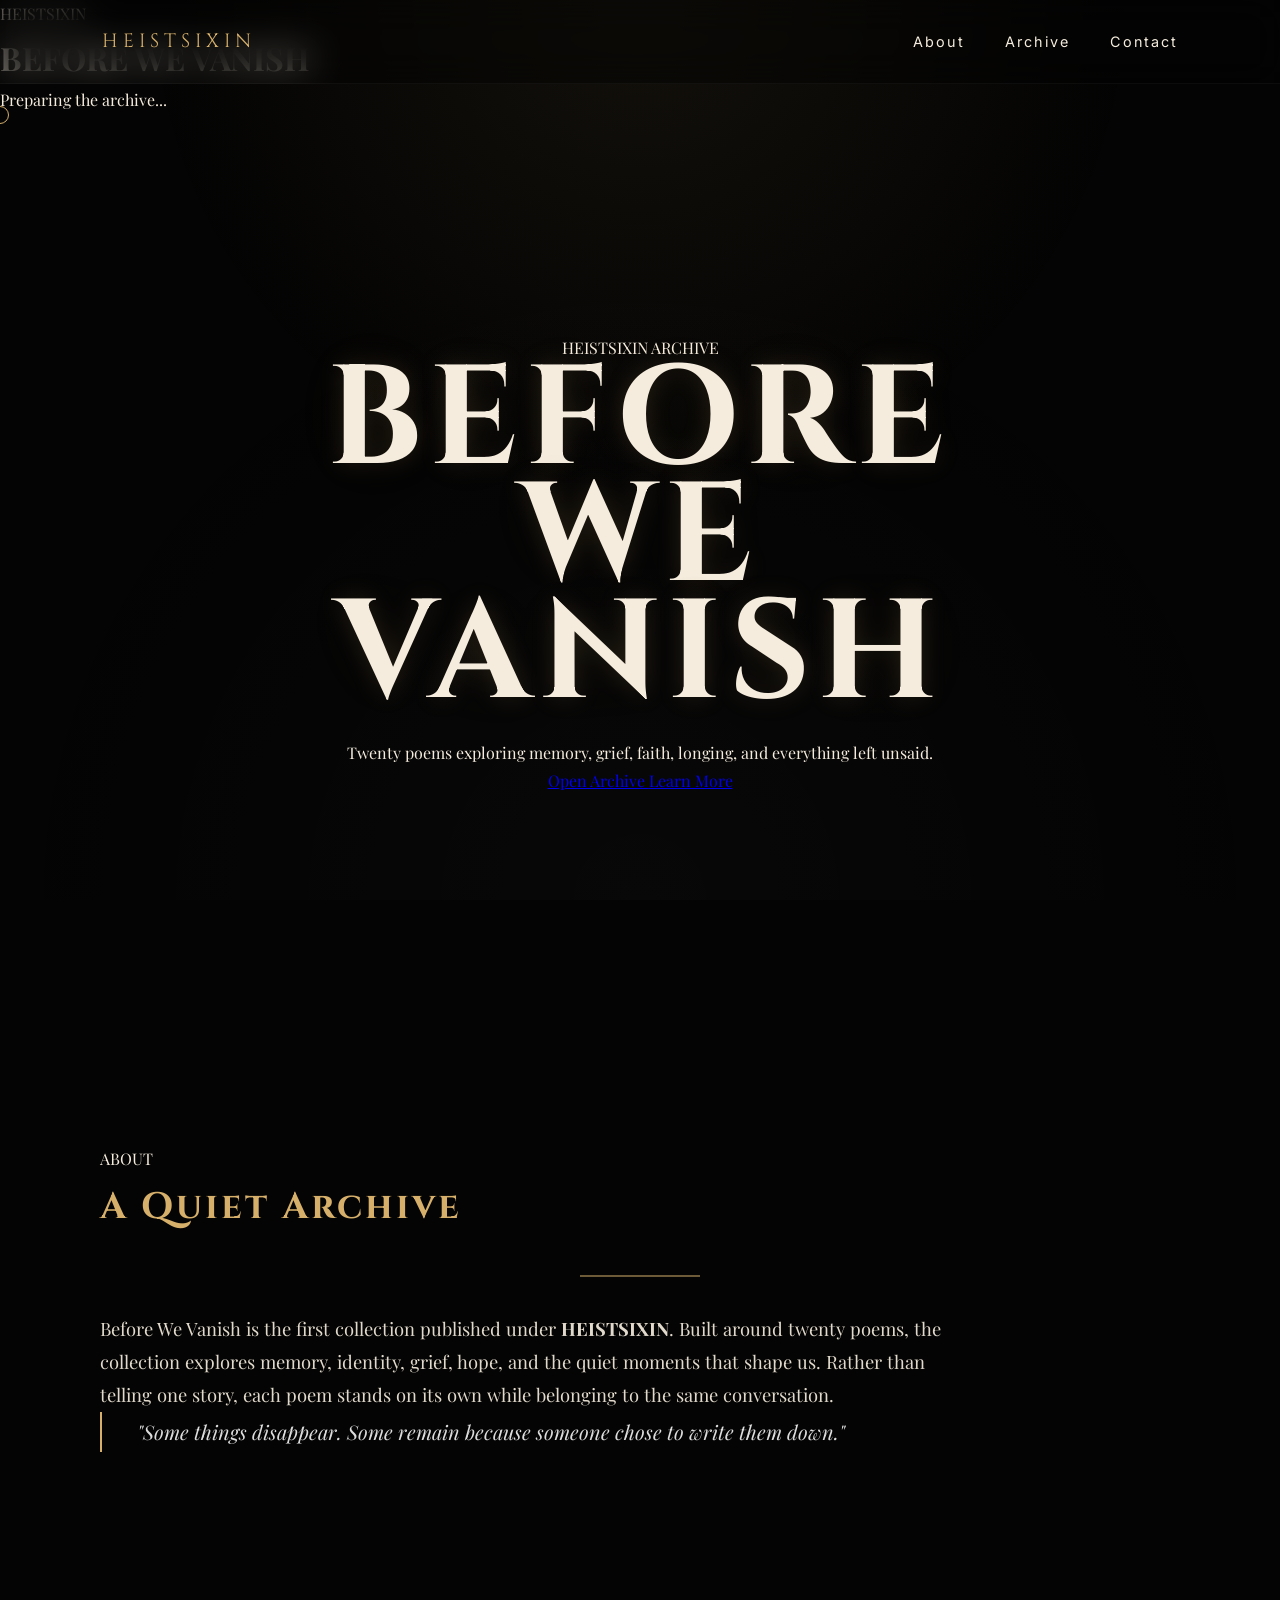
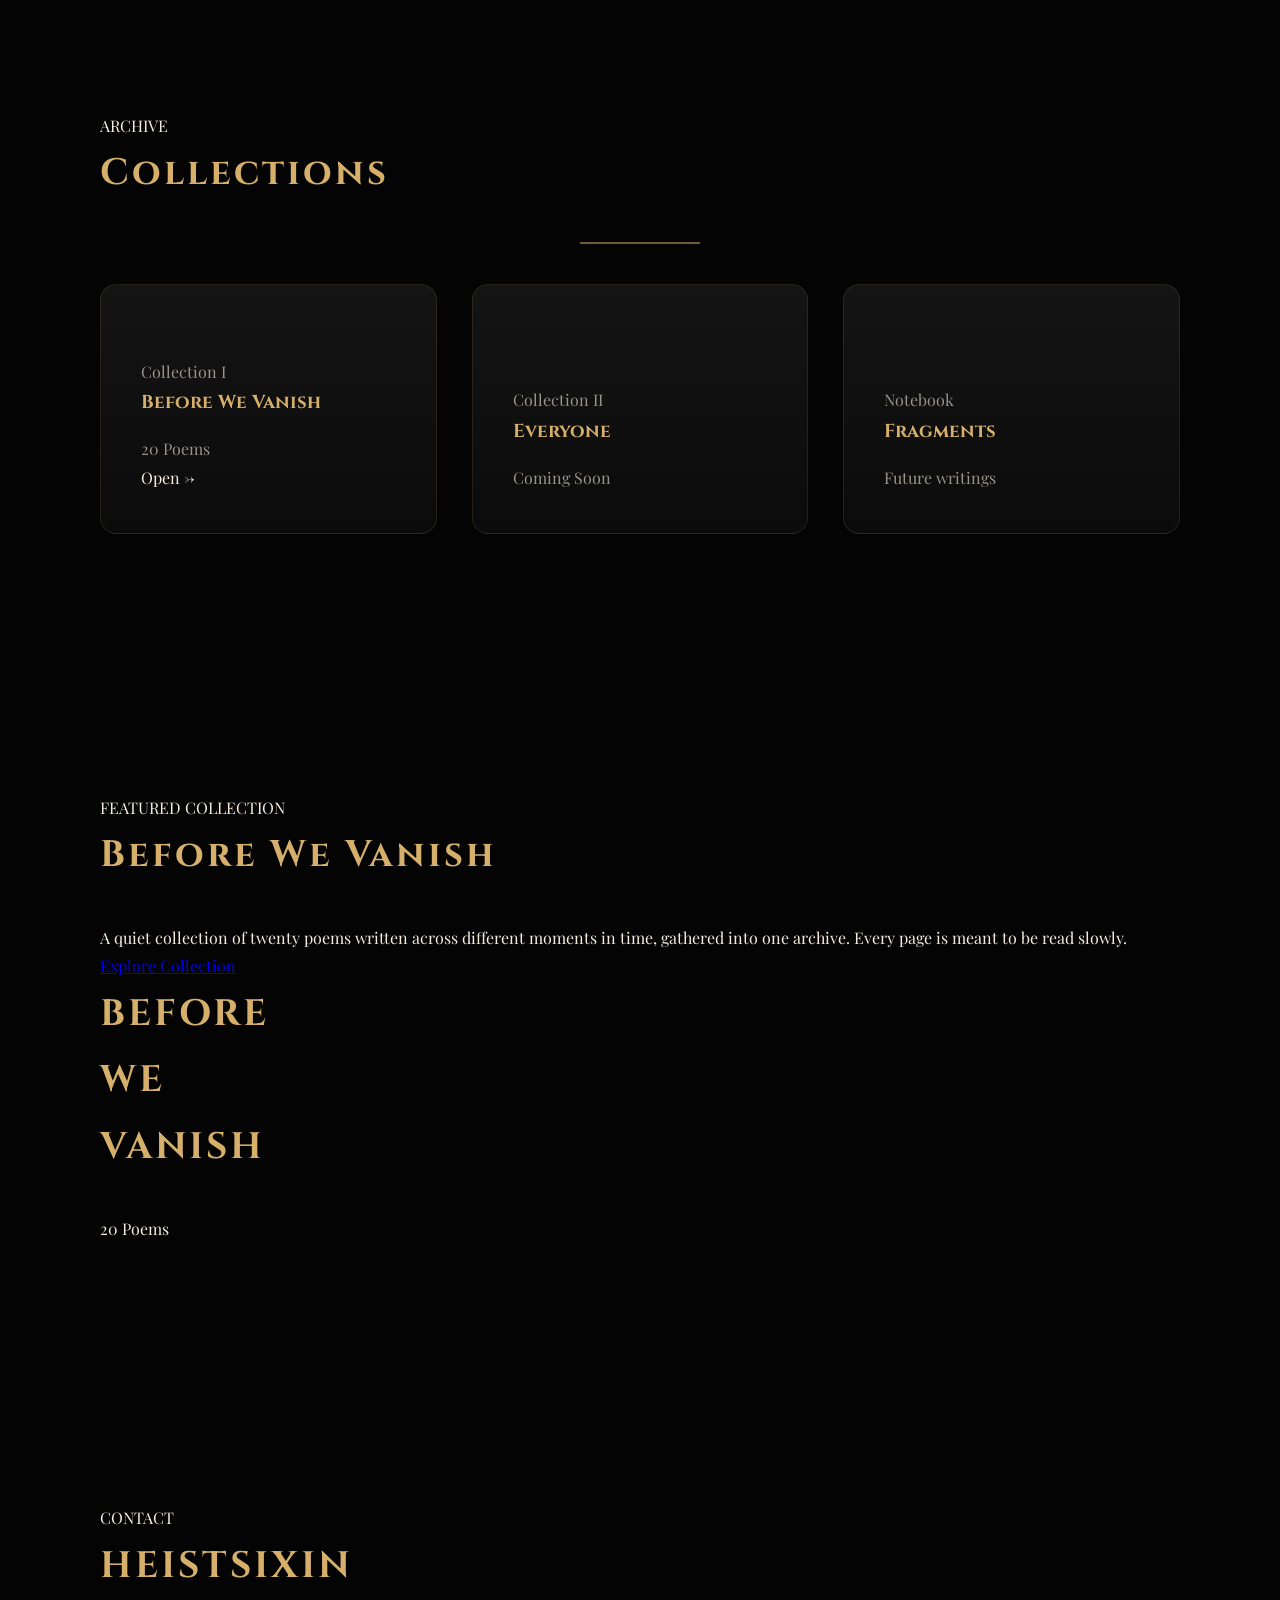
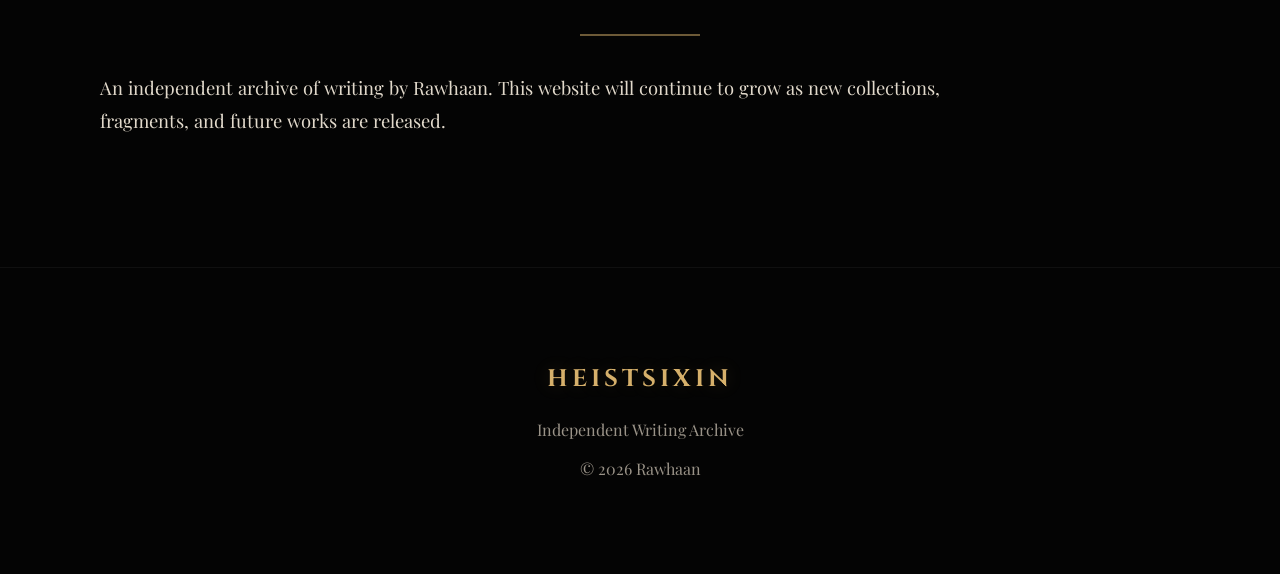
==== index.html @ 40babf55 "Update index.html" ====
<!DOCTYPE html>
<html lang="en">

<head>

<meta charset="UTF-8">
<meta name="viewport" content="width=device-width, initial-scale=1.0">

<title>HEISTSIXIN — Before We Vanish</title>

<meta name="description"
content="Independent writing archive by Rawhaan.">

<link rel="preconnect"
href="https://fonts.googleapis.com">

<link rel="preconnect"
href="https://fonts.gstatic.com"
crossorigin>

<link href="https://fonts.googleapis.com/css2?family=Cinzel:wght@400;500;600;700&family=Inter:wght@300;400;500;600&display=swap"
rel="stylesheet">

<link rel="stylesheet"
href="style.css">

</head>

<body>

<!-- =========================
     LOADER
========================== -->

<div id="loader">

<div class="loader-inner">

<p class="loader-small">

HEISTSIXIN

</p>

<h1>

BEFORE WE VANISH

</h1>

<div class="loader-bar">

<div class="loader-progress"></div>

</div>

<p class="loader-status">

Preparing the archive...

</p>

</div>

</div>

<!-- =========================
     ATMOSPHERE
========================== -->

<div class="noise"></div>

<div class="fog fog-1"></div>
<div class="fog fog-2"></div>

<div id="cursor"></div>

<!-- =========================
     NAVIGATION
========================== -->

<header>

<nav>

<div class="logo">

HEISTSIXIN

</div>

<ul>

<li><a href="#about">About</a></li>

<li><a href="#archive">Archive</a></li>

<li><a href="#contact">Contact</a></li>

</ul>

</nav>

</header>

<!-- =========================
     HERO
========================== -->

<section class="hero">

<div class="hero-overlay"></div>

<div class="hero-content">

<p class="hero-label">

HEISTSIXIN ARCHIVE

</p>

<h1>

BEFORE<br>
WE<br>
VANISH

</h1>

<p class="hero-description">

Twenty poems exploring memory,
grief, faith, longing,
and everything left unsaid.

</p>

<div class="hero-buttons">

<a href="#archive"
class="primary-btn">

Open Archive

</a>

<a href="#about"
class="secondary-btn">

Learn More

</a>

</div>

</div>

</section>

<!-- =========================
     ABOUT
========================== -->

<section
class="section"
id="about">

<div class="section-header">

<p>

ABOUT

</p>

<h2>

A Quiet Archive

</h2>

</div>

<div class="divider"></div>

<p class="about-text">

Before We Vanish is the first collection published under
<strong>HEISTSIXIN</strong>.

Built around twenty poems, the collection explores memory,
identity, grief, hope, and the quiet moments that shape us.

Rather than telling one story, each poem stands on its own
while belonging to the same conversation.

</p>

<blockquote>

"Some things disappear.
Some remain because someone chose to write them down."

</blockquote>

</section>

<!-- =========================
     ARCHIVE
========================== -->

<section
class="section"
id="archive">

<div class="section-header">

<p>

ARCHIVE

</p>

<h2>

Collections

</h2>

</div>

<div class="divider"></div>

<div class="books"><a href="books/before-we-vanish.html" class="book">

<div class="book-glow"></div>

<div class="book-content">

<p class="book-category">

Collection I

</p>

<h3>

Before We Vanish

</h3>

<p class="book-meta">

20 Poems

</p>

<span class="book-link">

Open →

</span>

</div>

</a>

<div class="book disabled">

<div class="book-content">

<p class="book-category">

Collection II

</p>

<h3>

Everyone

</h3>

<p class="book-meta">

Coming Soon

</p>

</div>

</div>

<div class="book disabled">

<div class="book-content">

<p class="book-category">

Notebook

</p>

<h3>

Fragments

</h3>

<p class="book-meta">

Future writings

</p>

</div>

</div>

</div>

</section>

<!-- =========================
     FEATURE
========================== -->

<section class="section feature">

<div class="feature-grid">

<div class="feature-left">

<p class="feature-label">

FEATURED COLLECTION

</p>

<h2>

Before We Vanish

</h2>

<p>

A quiet collection of twenty poems written across different
moments in time, gathered into one archive.

Every page is meant to be read slowly.

</p>

<a href="books/before-we-vanish.html"

class="primary-btn">

Explore Collection

</a>

</div>

<div class="feature-right">

<div class="book-preview">

<div class="preview-cover">

<h2>

BEFORE<br>
WE<br>
VANISH

</h2>

<p>

20 Poems

</p>

</div>

</div>

</div>

</div>

</section>

<!-- =========================
     CONTACT
========================== -->

<section
class="section"
id="contact">

<div class="section-header">

<p>

CONTACT

</p>

<h2>

HEISTSIXIN

</h2>

</div>

<div class="divider"></div>

<p class="about-text">

An independent archive of writing by Rawhaan.

This website will continue to grow as new collections,
fragments, and future works are released.

</p></section>

<!-- =========================
     FOOTER
========================== -->

<footer>

<div class="footer-inner">

<h2>

HEISTSIXIN

</h2>

<p>

Independent Writing Archive

</p>

<p class="footer-small">

© 2026 Rawhaan

</p>

</div>

</footer>

<script src="script.js"></script>

</body>

</html>
---- style.css ----
/* ===================================================
   HEISTSIXIN ARCHIVE — V2.5
   PART 1
=================================================== */

@import url('https://fonts.googleapis.com/css2?family=Cinzel:wght@400;600;700&family=Inter:wght@300;400;500;600&family=Playfair+Display:wght@400;600;700&display=swap');

:root{

    --bg:#040404;
    --bg2:#090909;

    --panel:#111111;

    --gold:#d6b06b;

    --gold2:#8e6a2f;

    --text:#f5ecdd;

    --muted:#9a9388;

    --border:rgba(255,255,255,.07);

    --transition:.45s;

}

*{

    margin:0;

    padding:0;

    box-sizing:border-box;

}

html{

    scroll-behavior:smooth;

}

body{

    background:var(--bg);

    color:var(--text);

    font-family:"Playfair Display",serif;

    overflow-x:hidden;

    line-height:1.8;

    min-height:100vh;

}

/* ==========================
      BACKGROUND
========================== */

body::before{

    content:"";

    position:fixed;

    inset:0;

    background:

    radial-gradient(circle at top,
    rgba(214,176,107,.08),
    transparent 45%),

    radial-gradient(circle at bottom,
    rgba(255,255,255,.02),
    transparent 60%);

    z-index:-2;

}

body::after{

    content:"";

    position:fixed;

    inset:0;

    background-image:

    radial-gradient(rgba(255,255,255,.08) 1px,
    transparent 1px);

    background-size:6px 6px;

    opacity:.03;

    animation:grain 12s linear infinite;

    z-index:-1;

}

@keyframes grain{

    from{

        transform:translateY(0);

    }

    to{

        transform:translateY(120px);

    }

}

/* ==========================
      CURSOR
========================== */

#cursor{

    position:fixed;

    width:18px;

    height:18px;

    border:1px solid var(--gold);

    border-radius:50%;

    transform:translate(-50%,-50%);

    pointer-events:none;

    z-index:9999;

    transition:

    width .2s,

    height .2s,

    border .2s;

}

/* ==========================
      HERO
========================== */

.hero{

    position:relative;

    min-height:100vh;

    display:flex;

    justify-content:center;

    align-items:center;

    text-align:center;

    overflow:hidden;

    padding:40px;

}

.hero-content{

    max-width:900px;

    position:relative;

    z-index:10;

}

.archive-tag{

    font-family:"Inter",sans-serif;

    color:var(--gold);

    letter-spacing:10px;

    font-size:.8rem;

    margin-bottom:28px;

}

.hero h1{

    font-family:"Cinzel",serif;

    font-size:clamp(5rem,11vw,9rem);

    line-height:.83;

    letter-spacing:8px;

    text-transform:uppercase;

    margin-bottom:25px;

    text-shadow:

    0 0 25px rgba(214,176,107,.15),

    0 0 60px rgba(214,176,107,.05);

}

.author{

    font-size:1.15rem;

    color:var(--muted);

    margin-bottom:45px;

}

.enter-btn{

    display:inline-block;

    padding:18px 42px;

    text-decoration:none;

    color:white;

    letter-spacing:4px;

    text-transform:uppercase;

    border:1px solid rgba(214,176,107,.35);

    background:rgba(255,255,255,.03);

    backdrop-filter:blur(10px);

    transition:var(--transition);

}

.enter-btn:hover{

    transform:translateY(-4px);

    background:var(--gold);

    color:black;

    box-shadow:

    0 18px 45px rgba(214,176,107,.35);

}/* ===================================================
   PART 2
   Navigation • Sections • Books • Footer • Smoke
=================================================== */

/* ==========================
        NAVIGATION
========================== */

nav{

    position:fixed;

    top:0;

    left:0;

    width:100%;

    display:flex;

    justify-content:space-between;

    align-items:center;

    padding:24px 8%;

    background:rgba(4,4,4,.45);

    backdrop-filter:blur(18px);

    border-bottom:1px solid rgba(255,255,255,.04);

    z-index:1000;

}

.logo{

    font-family:"Cinzel",serif;

    font-size:1.2rem;

    letter-spacing:5px;

    color:var(--gold);

}

nav ul{

    display:flex;

    list-style:none;

    gap:40px;

}

nav a{

    color:var(--text);

    text-decoration:none;

    font-family:"Inter",sans-serif;

    font-size:.9rem;

    letter-spacing:2px;

    transition:.3s;

}

nav a:hover{

    color:var(--gold);

}

/* ==========================
          SECTIONS
========================== */

.section{

    max-width:1150px;

    margin:auto;

    padding:130px 35px;

}

.section h2{

    font-family:"Cinzel",serif;

    color:var(--gold);

    font-size:2.3rem;

    margin-bottom:35px;

    letter-spacing:3px;

}

.about-text{

    max-width:850px;

    font-size:1.15rem;

    color:var(--text);

    opacity:.92;

}

/* ==========================
        BLOCKQUOTE
========================== */

blockquote{

    max-width:850px;

    border-left:2px solid var(--gold);

    padding-left:35px;

    font-size:1.25rem;

    line-height:2;

    color:#ddd;

    font-style:italic;

}

/* ==========================
         BOOK GRID
========================== */

.books{

    display:grid;

    grid-template-columns:repeat(auto-fit,minmax(260px,1fr));

    gap:35px;

    margin-top:40px;

}

.book{

    background:linear-gradient(
    180deg,
    #141414,
    #0b0b0b);

    border:1px solid rgba(214,176,107,.12);

    border-radius:16px;

    padding:40px;

    min-height:250px;

    display:flex;

    flex-direction:column;

    justify-content:flex-end;

    transition:.45s;

}

.book h3{

    font-family:"Cinzel",serif;

    color:var(--gold);

    margin-bottom:15px;

}

.book p{

    color:var(--muted);

}

.book:hover{

    transform:

    translateY(-12px)

    scale(1.02);

    border-color:var(--gold);

    box-shadow:

    0 25px 50px rgba(0,0,0,.5),

    0 0 30px rgba(214,176,107,.12);

}

/* ==========================
          FOOTER
========================== */

footer{

    text-align:center;

    padding:90px 20px;

    border-top:1px solid rgba(255,255,255,.05);

}

footer h2{

    font-family:"Cinzel",serif;

    color:var(--gold);

    margin-bottom:15px;

    letter-spacing:4px;

}

footer p{

    color:var(--muted);

    margin-top:10px;

}

/* ==========================
      CINEMATIC SMOKE
========================== */

.smoke{

    position:absolute;

    inset:-20%;

    background:

    radial-gradient(circle,

    rgba(255,255,255,.05),

    transparent 70%);

    filter:blur(120px);

    animation:smokeMove 20s ease-in-out infinite;

    pointer-events:none;

}

.smoke.second{

    animation-delay:-10s;

    opacity:.55;

}

@keyframes smokeMove{

    0%{

        transform:
        translate(-12%,-8%)
        scale(1);

    }

    50%{

        transform:
        translate(10%,6%)
        scale(1.35);

    }

    100%{

        transform:
        translate(-8%,10%)
        scale(1);

    }

}/* ===================================================
   PART 3
   Animations • Responsive • Final Polish
=================================================== */

/* Reveal Animation */

.section,
.book,
blockquote{

    opacity:0;

    transform:translateY(40px);

    transition:

    opacity .9s ease,

    transform .9s ease;

}

.section.visible,
.book.visible,
blockquote.visible{

    opacity:1;

    transform:translateY(0);

}

/* Hero Fade */

.hero-content{

    animation:heroFade 1.8s ease;

}

@keyframes heroFade{

    from{

        opacity:0;

        transform:translateY(35px);

    }

    to{

        opacity:1;

        transform:none;

    }

}

/* Smooth Hover */

a,
button{

    transition:.35s;

}

/* Selection */

::selection{

    background:var(--gold);

    color:black;

}

/* Scrollbar */

::-webkit-scrollbar{

    width:10px;

}

::-webkit-scrollbar-track{

    background:#090909;

}

::-webkit-scrollbar-thumb{

    background:linear-gradient(

    var(--gold),

    var(--gold2)

    );

    border-radius:20px;

}

/* Small Gold Divider */

.divider{

    width:120px;

    height:2px;

    margin:35px auto;

    background:linear-gradient(

    transparent,

    var(--gold),

    transparent

    );

}

/* Image Covers */

.book img{

    width:100%;

    border-radius:12px;

    margin-bottom:20px;

    transition:.45s;

}

.book:hover img{

    transform:scale(1.03);

}

/* Footer Glow */

footer h2{

    text-shadow:

    0 0 18px rgba(214,176,107,.18);

}

/* Mobile */

@media (max-width:900px){

    nav{

        padding:18px 25px;

    }

    nav ul{

        gap:18px;

    }

    .hero h1{

        font-size:4.8rem;

        letter-spacing:5px;

    }

    .archive-tag{

        letter-spacing:5px;

    }

}

@media (max-width:650px){

    nav{

        flex-direction:column;

        gap:18px;

    }

    nav ul{

        flex-wrap:wrap;

        justify-content:center;

    }

    .hero{

        padding:25px;

    }

    .hero h1{

        font-size:3.7rem;

        line-height:.9;

    }

    .section{

        padding:90px 22px;

    }

    blockquote{

        font-size:1.05rem;

        padding-left:20px;

    }

}
.book{

    text-decoration:none;

    color:inherit;

}

.book:visited{

    color:inherit;

}

.book:hover{

    text-decoration:none;

}/* BOOK PAGE */

.book-page{

display:grid;

grid-template-columns:380px 1fr;

gap:70px;

align-items:center;

}

.cover{

height:560px;

border-radius:20px;

background:linear-gradient(180deg,#1d1d1d,#0d0d0d);

border:1px solid rgba(214,176,107,.2);

display:flex;

justify-content:center;

align-items:center;

transition:.5s;

box-shadow:0 25px 60px rgba(0,0,0,.5);

}

.cover:hover{

transform:rotateY(-6deg) scale(1.02);

}

.cover-inner{

text-align:center;

padding:40px;

}

.cover h2{

font-family:"Cinzel",serif;

font-size:3rem;

line-height:1;

color:var(--gold);

margin-bottom:25px;

}

.cover p{

letter-spacing:3px;

color:#b8b8b8;

}

.book-info h1{

font-size:4rem;

margin-bottom:15px;

}

.book-info h3{

font-weight:400;

color:var(--gold);

margin-bottom:30px;

}

.book-info p{

max-width:650px;

line-height:2;

color:#c7c7c7;

}

@media(max-width:900px){

.book-page{

grid-template-columns:1fr;

}

.cover{

max-width:350px;

margin:auto;

}

.book-info{

text-align:center;

}

}
/* End of V2.5 */
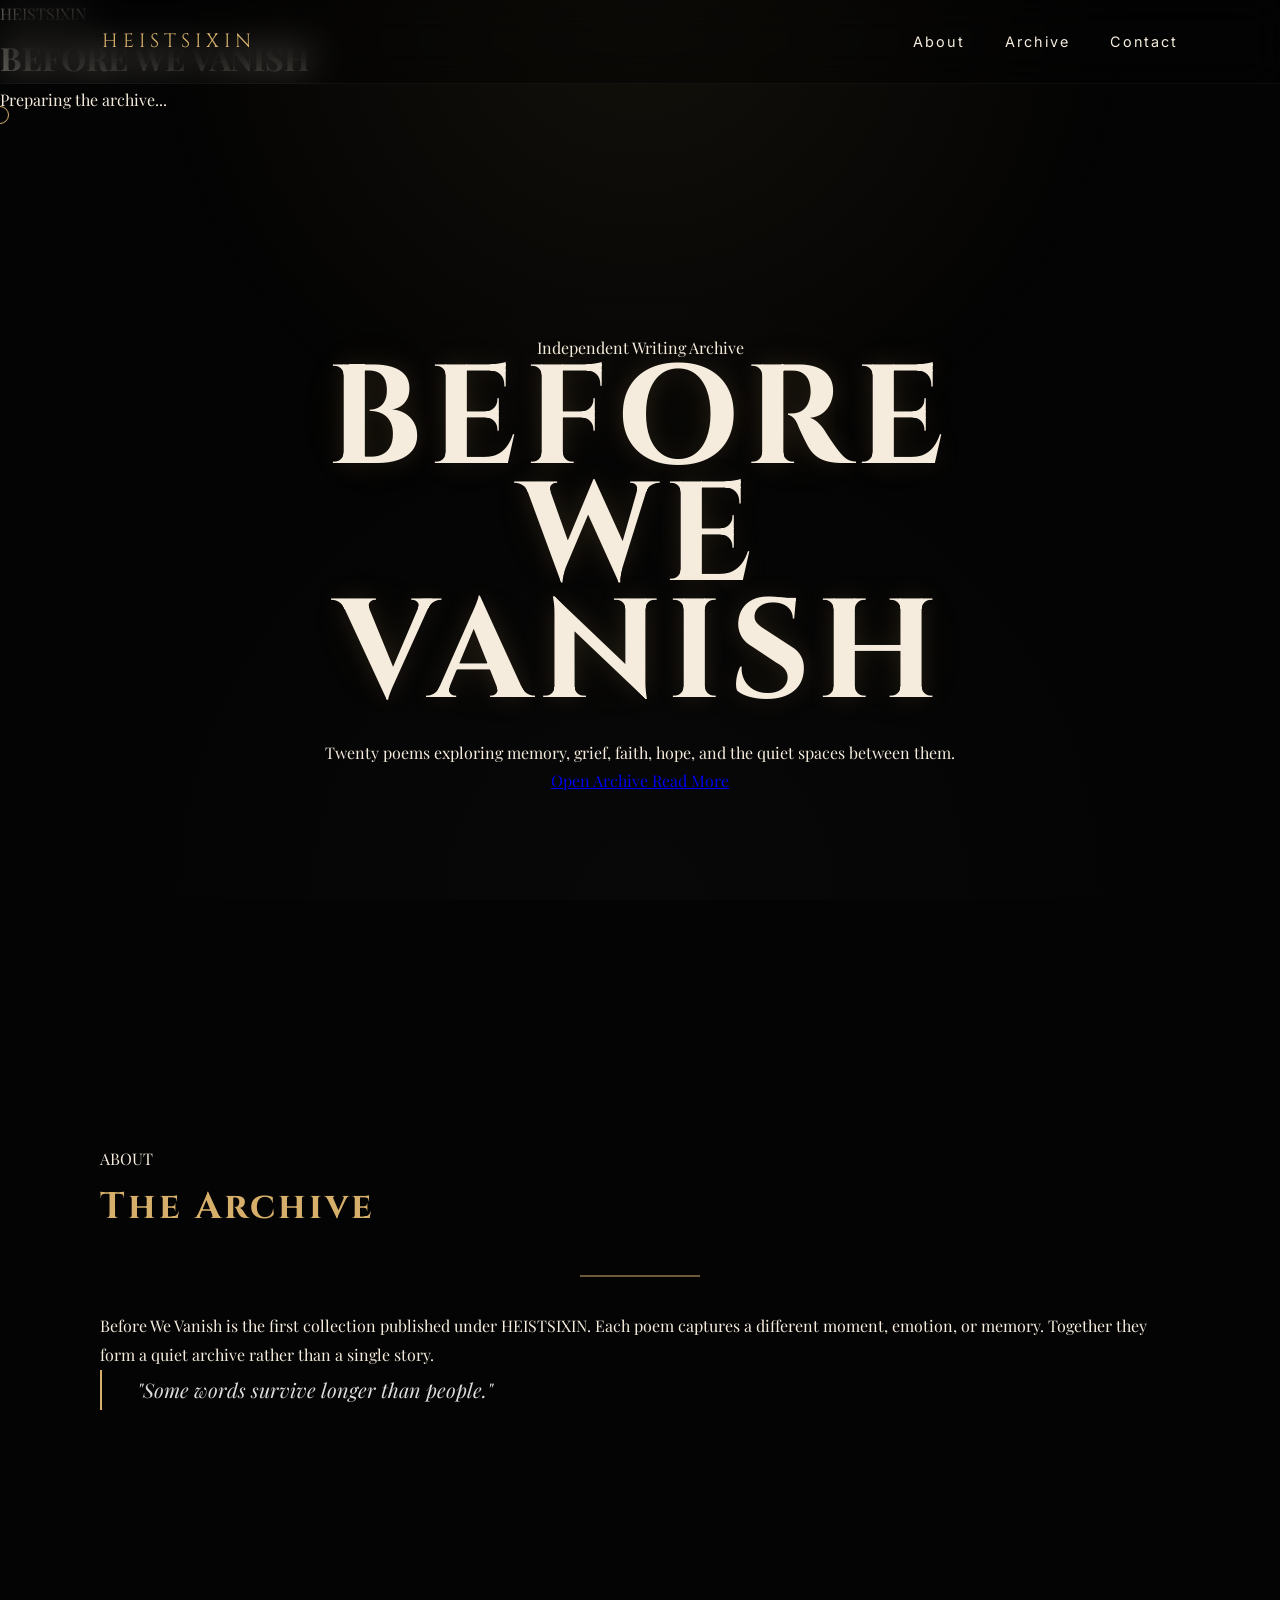
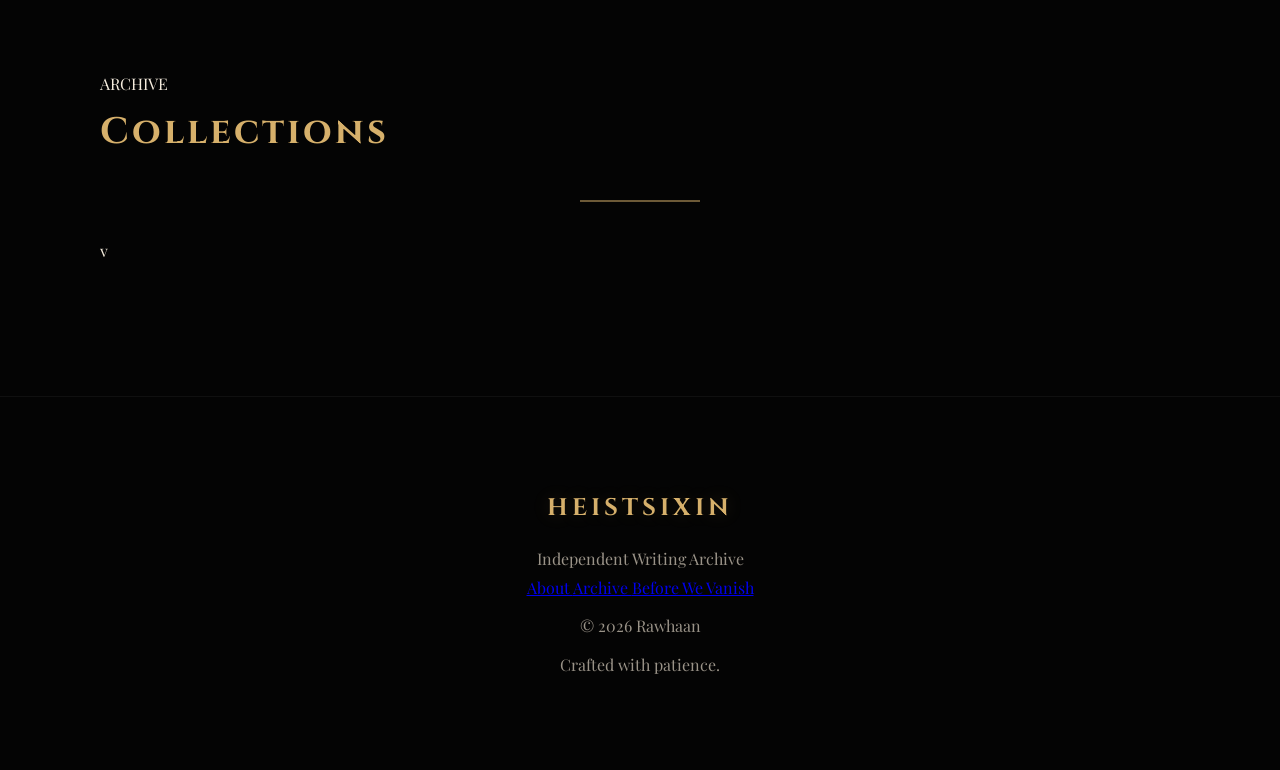
==== commit 8e027176: "Update index.html" ====
--- a/index.html
+++ b/index.html
@@ -4,12 +4,14 @@
 <head>
 
 <meta charset="UTF-8">
-<meta name="viewport" content="width=device-width, initial-scale=1.0">
+
+<meta name="viewport"
+content="width=device-width, initial-scale=1.0">
 
 <title>HEISTSIXIN — Before We Vanish</title>
 
 <meta name="description"
-content="Independent writing archive by Rawhaan.">
+content="Independent writing archive.">
 
 <link rel="preconnect"
 href="https://fonts.googleapis.com">
@@ -28,15 +30,13 @@
 
 <body>
 
-<!-- =========================
-     LOADER
-========================== -->
+<!-- LOADER -->
 
 <div id="loader">
 
-<div class="loader-inner">
-
-<p class="loader-small">
+<div class="loader-content">
+
+<p class="loader-top">
 
 HEISTSIXIN
 
@@ -50,11 +50,11 @@
 
 <div class="loader-bar">
 
-<div class="loader-progress"></div>
-
-</div>
-
-<p class="loader-status">
+<div class="loader-fill"></div>
+
+</div>
+
+<p class="loader-bottom">
 
 Preparing the archive...
 
@@ -64,21 +64,16 @@
 
 </div>
 
-<!-- =========================
-     ATMOSPHERE
-========================== -->
+<!-- ATMOSPHERE -->
 
 <div class="noise"></div>
 
-<div class="fog fog-1"></div>
-<div class="fog fog-2"></div>
+<div class="fog fog-one"></div>
+
+<div class="fog fog-two"></div>
 
 <div id="cursor"></div>
 
-<!-- =========================
-     NAVIGATION
-========================== -->
-
 <header>
 
 <nav>
@@ -103,51 +98,55 @@
 
 </header>
 
-<!-- =========================
-     HERO
-========================== -->
-
 <section class="hero">
 
-<div class="hero-overlay"></div>
-
-<div class="hero-content">
+<div class="hero-gradient"></div>
+
+<div class="hero-container">
 
 <p class="hero-label">
 
-HEISTSIXIN ARCHIVE
+Independent Writing Archive
 
 </p>
 
 <h1>
 
-BEFORE<br>
-WE<br>
+BEFORE
+
+<br>
+
+WE
+
+<br>
+
 VANISH
 
 </h1>
 
-<p class="hero-description">
+<p class="hero-text">
 
 Twenty poems exploring memory,
-grief, faith, longing,
-and everything left unsaid.
+grief,
+faith,
+hope,
+and the quiet spaces between them.
 
 </p>
 
 <div class="hero-buttons">
 
 <a href="#archive"
-class="primary-btn">
+class="primary-button">
 
 Open Archive
 
 </a>
 
 <a href="#about"
-class="secondary-btn">
-
-Learn More
+class="secondary-button">
+
+Read More
 
 </a>
 
@@ -157,15 +156,11 @@
 
 </section>
 
-<!-- =========================
-     ABOUT
-========================== -->
-
 <section
-class="section"
-id="about">
-
-<div class="section-header">
+id="about"
+class="section">
+
+<div class="section-title">
 
 <p>
 
@@ -175,7 +170,7 @@
 
 <h2>
 
-A Quiet Archive
+The Archive
 
 </h2>
 
@@ -183,37 +178,33 @@
 
 <div class="divider"></div>
 
-<p class="about-text">
-
-Before We Vanish is the first collection published under
-<strong>HEISTSIXIN</strong>.
-
-Built around twenty poems, the collection explores memory,
-identity, grief, hope, and the quiet moments that shape us.
-
-Rather than telling one story, each poem stands on its own
-while belonging to the same conversation.
+<p class="about-description">
+
+Before We Vanish is the first collection
+published under HEISTSIXIN.
+
+Each poem captures a different moment,
+emotion,
+or memory.
+
+Together they form a quiet archive
+rather than a single story.
 
 </p>
 
 <blockquote>
 
-"Some things disappear.
-Some remain because someone chose to write them down."
+"Some words survive longer than people."
 
 </blockquote>
 
 </section>
 
-<!-- =========================
-     ARCHIVE
-========================== -->
-
 <section
-class="section"
-id="archive">
-
-<div class="section-header">
+id="archive"
+class="section">
+
+<div class="section-title">
 
 <p>
 
@@ -231,228 +222,66 @@
 
 <div class="divider"></div>
 
-<div class="books"><a href="books/before-we-vanish.html" class="book">
-
-<div class="book-glow"></div>
-
-<div class="book-content">
-
-<p class="book-category">
-
-Collection I
-
-</p>
-
-<h3>
+<div class="books-grid">v</section>
+
+<footer>
+
+<div class="footer-container">
+
+<div class="footer-brand">
+
+<h2>
+
+HEISTSIXIN
+
+</h2>
+
+<p>
+
+Independent Writing Archive
+
+</p>
+
+</div>
+
+<div class="footer-links">
+
+<a href="#about">
+
+About
+
+</a>
+
+<a href="#archive">
+
+Archive
+
+</a>
+
+<a href="books/before-we-vanish.html">
 
 Before We Vanish
 
-</h3>
-
-<p class="book-meta">
-
-20 Poems
-
-</p>
-
-<span class="book-link">
-
-Open →
-
-</span>
-
-</div>
-
-</a>
-
-<div class="book disabled">
-
-<div class="book-content">
-
-<p class="book-category">
-
-Collection II
-
-</p>
-
-<h3>
-
-Everyone
-
-</h3>
-
-<p class="book-meta">
-
-Coming Soon
-
-</p>
-
-</div>
-
-</div>
-
-<div class="book disabled">
-
-<div class="book-content">
-
-<p class="book-category">
-
-Notebook
-
-</p>
-
-<h3>
-
-Fragments
-
-</h3>
-
-<p class="book-meta">
-
-Future writings
-
-</p>
-
-</div>
-
-</div>
-
-</div>
-
-</section>
-
-<!-- =========================
-     FEATURE
-========================== -->
-
-<section class="section feature">
-
-<div class="feature-grid">
-
-<div class="feature-left">
-
-<p class="feature-label">
-
-FEATURED COLLECTION
-
-</p>
-
-<h2>
-
-Before We Vanish
-
-</h2>
-
-<p>
-
-A quiet collection of twenty poems written across different
-moments in time, gathered into one archive.
-
-Every page is meant to be read slowly.
-
-</p>
-
-<a href="books/before-we-vanish.html"
-
-class="primary-btn">
-
-Explore Collection
-
-</a>
-
-</div>
-
-<div class="feature-right">
-
-<div class="book-preview">
-
-<div class="preview-cover">
-
-<h2>
-
-BEFORE<br>
-WE<br>
-VANISH
-
-</h2>
-
-<p>
-
-20 Poems
-
-</p>
-
-</div>
-
-</div>
-
-</div>
-
-</div>
-
-</section>
-
-<!-- =========================
-     CONTACT
-========================== -->
-
-<section
-class="section"
-id="contact">
-
-<div class="section-header">
-
-<p>
-
-CONTACT
-
-</p>
-
-<h2>
-
-HEISTSIXIN
-
-</h2>
-
-</div>
-
-<div class="divider"></div>
-
-<p class="about-text">
-
-An independent archive of writing by Rawhaan.
-
-This website will continue to grow as new collections,
-fragments, and future works are released.
-
-</p></section>
-
-<!-- =========================
-     FOOTER
-========================== -->
-
-<footer>
-
-<div class="footer-inner">
-
-<h2>
-
-HEISTSIXIN
-
-</h2>
-
-<p>
-
-Independent Writing Archive
-
-</p>
-
-<p class="footer-small">
+</a>
+
+</div>
+
+<div class="footer-copy">
+
+<p>
 
 © 2026 Rawhaan
 
 </p>
 
+<p>
+
+Crafted with patience.
+
+</p>
+
+</div>
+
 </div>
 
 </footer>
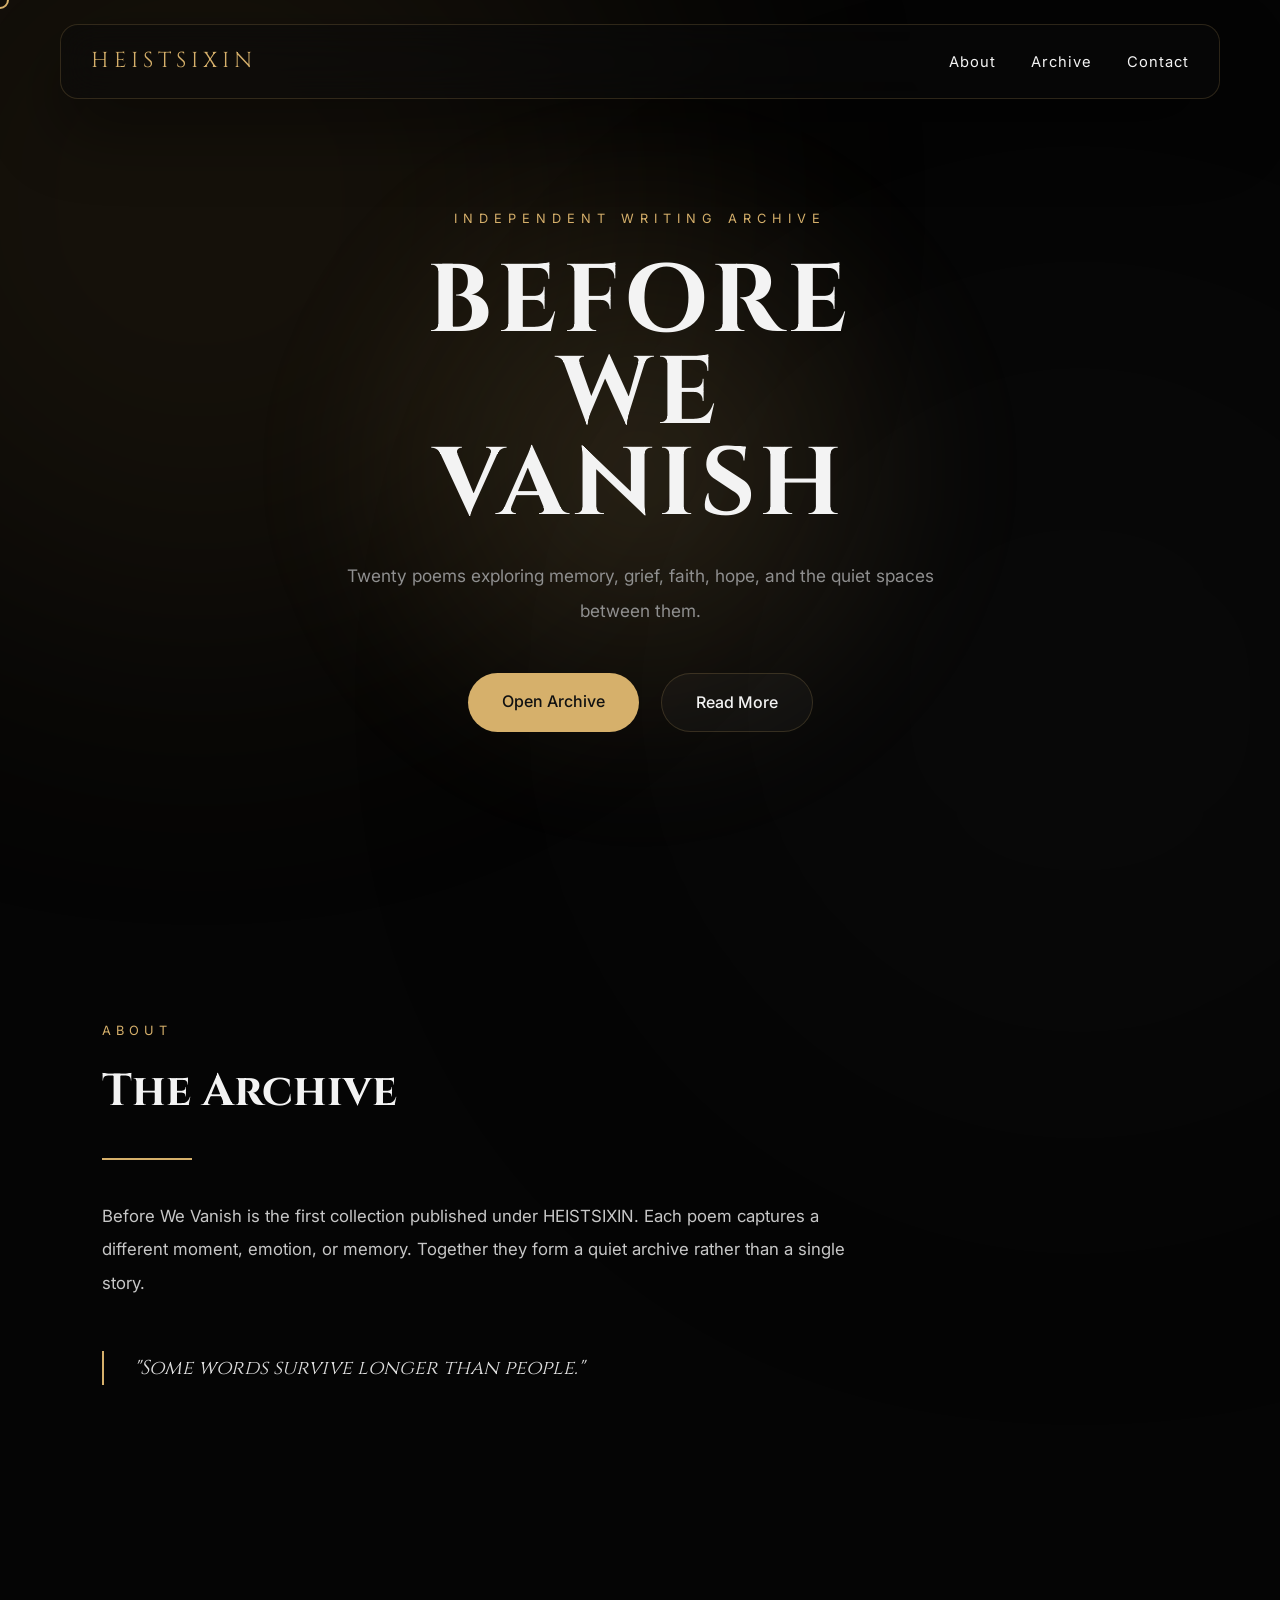
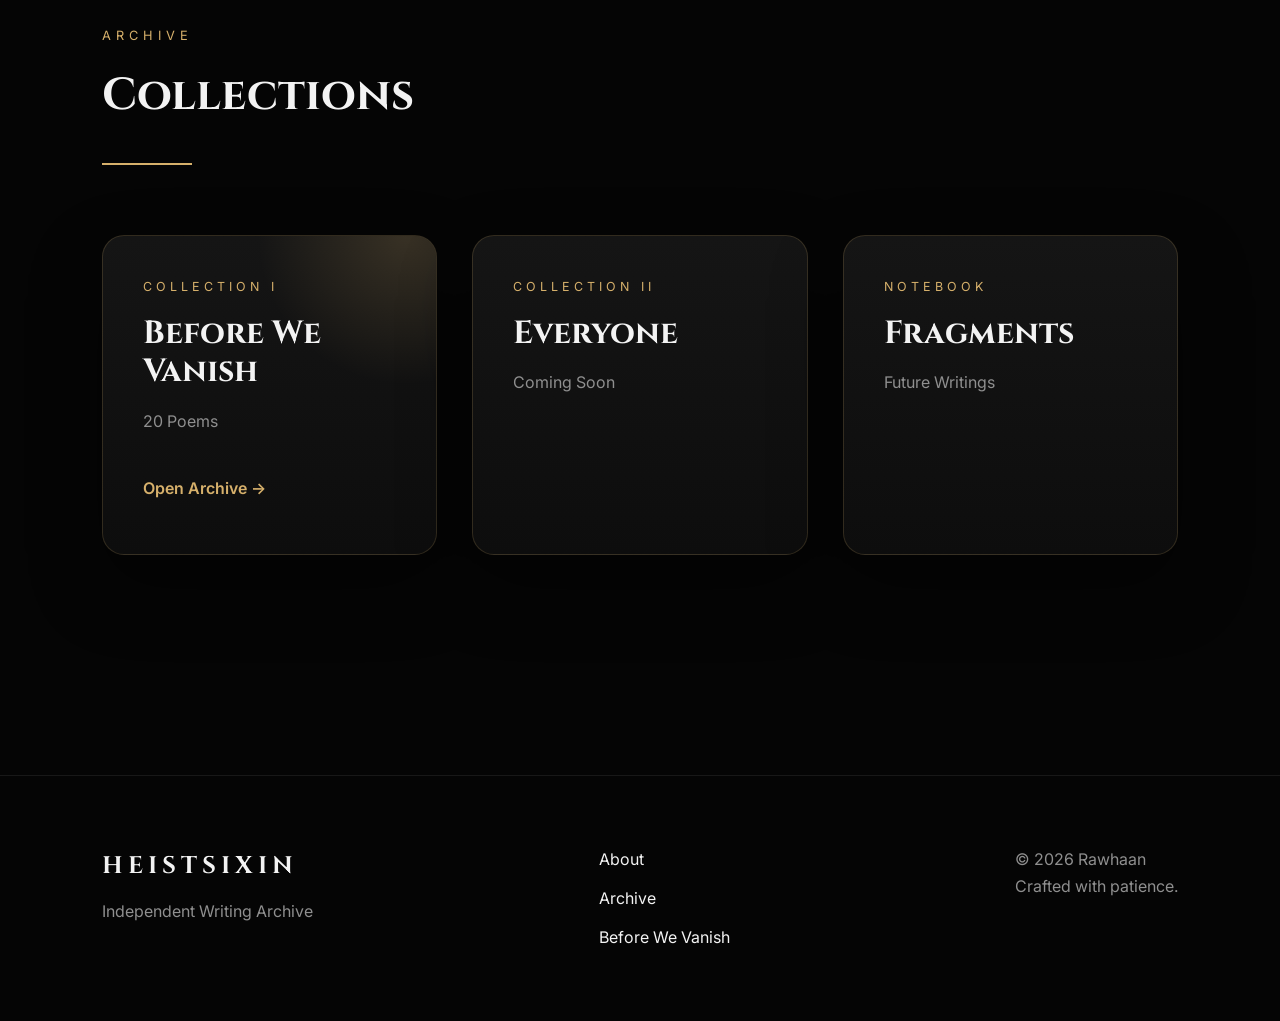
==== commit 1145e124: "Update index.html" ====
--- a/index.html
+++ b/index.html
@@ -222,7 +222,57 @@
 
 <div class="divider"></div>
 
-<div class="books-grid">v</section>
+<div class="books-grid">
+
+<a href="books/before-we-vanish.html" class="book-card">
+
+<div class="book-card-glow"></div>
+
+<div class="book-card-content">
+
+<p class="book-number">COLLECTION I</p>
+
+<h3>Before We Vanish</h3>
+
+<p class="book-info">20 Poems</p>
+
+<span class="book-open">Open Archive →</span>
+
+</div>
+
+</a>
+
+<div class="book-card disabled">
+
+<div class="book-card-content">
+
+<p class="book-number">COLLECTION II</p>
+
+<h3>Everyone</h3>
+
+<p class="book-info">Coming Soon</p>
+
+</div>
+
+</div>
+
+<div class="book-card disabled">
+
+<div class="book-card-content">
+
+<p class="book-number">NOTEBOOK</p>
+
+<h3>Fragments</h3>
+
+<p class="book-info">Future Writings</p>
+
+</div>
+
+</div>
+
+</div>
+
+</section>
 
 <footer>
 
--- a/style.css
+++ b/style.css
@@ -1,966 +1,1104 @@
-/* ===================================================
-   HEISTSIXIN ARCHIVE — V2.5
-   PART 1
-=================================================== */
-
-@import url('https://fonts.googleapis.com/css2?family=Cinzel:wght@400;600;700&family=Inter:wght@300;400;500;600&family=Playfair+Display:wght@400;600;700&display=swap');
+/* ===================================
+   HEISTSIXIN V3
+=================================== */
 
 :root{
 
-    --bg:#040404;
-    --bg2:#090909;
-
-    --panel:#111111;
-
-    --gold:#d6b06b;
-
-    --gold2:#8e6a2f;
-
-    --text:#f5ecdd;
-
-    --muted:#9a9388;
-
-    --border:rgba(255,255,255,.07);
-
-    --transition:.45s;
+--bg:#050505;
+--panel:#101010;
+--panel2:#181818;
+
+--gold:#d6b06b;
+--gold-soft:#b89253;
+
+--text:#f3f3f3;
+--muted:#8f8f8f;
+
+--border:rgba(214,176,107,.18);
+
+--radius:22px;
+
+--shadow:0 30px 70px rgba(0,0,0,.45);
 
 }
 
 *{
 
-    margin:0;
-
-    padding:0;
-
-    box-sizing:border-box;
+margin:0;
+
+padding:0;
+
+box-sizing:border-box;
 
 }
 
 html{
 
-    scroll-behavior:smooth;
+scroll-behavior:smooth;
 
 }
 
 body{
 
-    background:var(--bg);
-
-    color:var(--text);
-
-    font-family:"Playfair Display",serif;
-
-    overflow-x:hidden;
-
-    line-height:1.8;
-
-    min-height:100vh;
-
-}
-
-/* ==========================
-      BACKGROUND
-========================== */
-
-body::before{
-
-    content:"";
-
-    position:fixed;
-
-    inset:0;
-
-    background:
-
-    radial-gradient(circle at top,
-    rgba(214,176,107,.08),
-    transparent 45%),
-
-    radial-gradient(circle at bottom,
-    rgba(255,255,255,.02),
-    transparent 60%);
-
-    z-index:-2;
-
-}
-
-body::after{
-
-    content:"";
-
-    position:fixed;
-
-    inset:0;
-
-    background-image:
-
-    radial-gradient(rgba(255,255,255,.08) 1px,
-    transparent 1px);
-
-    background-size:6px 6px;
-
-    opacity:.03;
-
-    animation:grain 12s linear infinite;
-
-    z-index:-1;
-
-}
-
-@keyframes grain{
-
-    from{
-
-        transform:translateY(0);
-
-    }
-
-    to{
-
-        transform:translateY(120px);
-
-    }
-
-}
-
-/* ==========================
-      CURSOR
-========================== */
+background:var(--bg);
+
+color:var(--text);
+
+font-family:"Inter",sans-serif;
+
+overflow-x:hidden;
+
+line-height:1.7;
+
+}
+
+/* ============================= */
+
+a{
+
+text-decoration:none;
+
+color:inherit;
+
+}
+
+img{
+
+display:block;
+
+max-width:100%;
+
+}
+
+ul{
+
+list-style:none;
+
+}
+
+/* ============================= */
+
+.noise{
+
+position:fixed;
+
+inset:0;
+
+pointer-events:none;
+
+opacity:.03;
+
+background-image:url("https://grainy-gradients.vercel.app/noise.svg");
+
+z-index:-5;
+
+}
+
+.fog{
+
+position:fixed;
+
+width:900px;
+
+height:900px;
+
+border-radius:50%;
+
+filter:blur(140px);
+
+opacity:.12;
+
+animation:floating 22s ease-in-out infinite;
+
+z-index:-4;
+
+}
+
+.fog-one{
+
+background:#8f6d34;
+
+top:-250px;
+
+left:-250px;
+
+}
+
+.fog-two{
+
+background:#222;
+
+right:-250px;
+
+bottom:-250px;
+
+animation-delay:8s;
+
+}
+
+@keyframes floating{
+
+0%,100%{
+
+transform:translate(0,0);
+
+}
+
+50%{
+
+transform:translate(80px,-60px);
+
+}
+
+}
+
+/* ============================= */
+
+#loader{
+
+position:fixed;
+
+inset:0;
+
+background:#050505;
+
+display:flex;
+
+justify-content:center;
+
+align-items:center;
+
+z-index:99999;
+
+transition:1s;
+
+}
+
+.loader-content{
+
+text-align:center;
+
+}
+
+.loader-top{
+
+letter-spacing:5px;
+
+font-size:.8rem;
+
+color:var(--gold);
+
+margin-bottom:18px;
+
+}
+
+.loader-content h1{
+
+font-family:"Cinzel",serif;
+
+font-size:3rem;
+
+letter-spacing:6px;
+
+margin-bottom:30px;
+
+}
+
+.loader-bar{
+
+width:260px;
+
+height:2px;
+
+background:#222;
+
+overflow:hidden;
+
+margin:auto;
+
+}
+
+.loader-fill{
+
+height:100%;
+
+width:0;
+
+background:var(--gold);
+
+animation:loading 2.5s forwards;
+
+}
+
+.loader-bottom{
+
+margin-top:22px;
+
+font-size:.8rem;
+
+letter-spacing:3px;
+
+color:var(--muted);
+
+text-transform:uppercase;
+
+}
+
+@keyframes loading{
+
+from{
+
+width:0;
+
+}
+
+to{
+
+width:100%;
+
+}
+
+}/* =============================
+   NAVIGATION
+============================= */
+
+header{
+
+position:fixed;
+
+top:0;
+
+left:0;
+
+width:100%;
+
+z-index:1000;
+
+padding:24px 60px;
+
+}
+
+nav{
+
+display:flex;
+
+justify-content:space-between;
+
+align-items:center;
+
+padding:18px 30px;
+
+background:rgba(10,10,10,.55);
+
+backdrop-filter:blur(18px);
+
+border:1px solid var(--border);
+
+border-radius:18px;
+
+box-shadow:var(--shadow);
+
+}
+
+.logo{
+
+font-family:"Cinzel",serif;
+
+font-size:1.35rem;
+
+letter-spacing:5px;
+
+color:var(--gold);
+
+}
+
+nav ul{
+
+display:flex;
+
+gap:35px;
+
+}
+
+nav a{
+
+position:relative;
+
+font-size:.92rem;
+
+letter-spacing:1px;
+
+transition:.35s;
+
+}
+
+nav a:hover{
+
+color:var(--gold);
+
+}
+
+nav a::after{
+
+content:"";
+
+position:absolute;
+
+left:0;
+
+bottom:-6px;
+
+width:0;
+
+height:2px;
+
+background:var(--gold);
+
+transition:.35s;
+
+}
+
+nav a:hover::after{
+
+width:100%;
+
+}
+
+/* =============================
+   HERO
+============================= */
+
+.hero{
+
+min-height:100vh;
+
+display:flex;
+
+justify-content:center;
+
+align-items:center;
+
+padding:140px 40px 100px;
+
+position:relative;
+
+overflow:hidden;
+
+}
+
+.hero-gradient{
+
+position:absolute;
+
+width:700px;
+
+height:700px;
+
+background:radial-gradient(circle,
+rgba(214,176,107,.16),
+transparent 70%);
+
+filter:blur(40px);
+
+}
+
+.hero-container{
+
+max-width:900px;
+
+text-align:center;
+
+z-index:2;
+
+}
+
+.hero-label{
+
+color:var(--gold);
+
+letter-spacing:6px;
+
+font-size:.8rem;
+
+text-transform:uppercase;
+
+margin-bottom:28px;
+
+}
+
+.hero h1{
+
+font-family:"Cinzel",serif;
+
+font-size:6rem;
+
+line-height:.95;
+
+letter-spacing:5px;
+
+margin-bottom:28px;
+
+}
+
+.hero-text{
+
+max-width:640px;
+
+margin:auto;
+
+color:var(--muted);
+
+font-size:1.08rem;
+
+line-height:2;
+
+}
+
+.hero-buttons{
+
+display:flex;
+
+justify-content:center;
+
+gap:22px;
+
+margin-top:45px;
+
+flex-wrap:wrap;
+
+}
+
+/* =============================
+   BUTTONS
+============================= */
+
+.primary-button,
+
+.secondary-button{
+
+padding:15px 34px;
+
+border-radius:999px;
+
+transition:.35s;
+
+font-weight:500;
+
+}
+
+.primary-button{
+
+background:var(--gold);
+
+color:#111;
+
+}
+
+.primary-button:hover{
+
+transform:translateY(-4px);
+
+box-shadow:0 18px 40px rgba(214,176,107,.25);
+
+}
+
+.secondary-button{
+
+border:1px solid var(--border);
+
+background:rgba(255,255,255,.03);
+
+}
+
+.secondary-button:hover{
+
+background:rgba(255,255,255,.06);
+
+border-color:var(--gold);
+
+}
+
+/* =============================
+   SECTIONS
+============================= */
+
+.section{
+
+padding:120px 8%;
+
+max-width:1400px;
+
+margin:auto;
+
+}
+
+.section-title p{
+
+color:var(--gold);
+
+letter-spacing:5px;
+
+font-size:.8rem;
+
+margin-bottom:12px;
+
+}
+
+.section-title h2{
+
+font-family:"Cinzel",serif;
+
+font-size:2.8rem;
+
+margin-bottom:18px;
+
+}
+
+.divider{
+
+width:90px;
+
+height:2px;
+
+background:var(--gold);
+
+margin:28px 0 40px;
+
+}
+
+.about-description{
+
+max-width:760px;
+
+font-size:1.05rem;
+
+color:#c7c7c7;
+
+line-height:2;
+
+}
+
+blockquote{
+
+margin-top:50px;
+
+padding-left:30px;
+
+border-left:2px solid var(--gold);
+
+font-family:"Cinzel",serif;
+
+font-size:1.25rem;
+
+font-style:italic;
+
+color:#ddd;
+
+}/* =============================
+   ARCHIVE
+============================= */
+
+.books-grid{
+
+display:grid;
+
+grid-template-columns:repeat(auto-fit,minmax(280px,1fr));
+
+gap:35px;
+
+margin-top:70px;
+
+}
+
+.book-card{
+
+position:relative;
+
+overflow:hidden;
+
+padding:40px;
+
+border-radius:var(--radius);
+
+background:linear-gradient(180deg,#151515,#0d0d0d);
+
+border:1px solid var(--border);
+
+min-height:320px;
+
+transition:.45s;
+
+cursor:pointer;
+
+box-shadow:var(--shadow);
+
+}
+
+.book-card:hover{
+
+transform:translateY(-12px) rotateX(4deg);
+
+border-color:var(--gold);
+
+}
+
+.book-card-glow{
+
+position:absolute;
+
+width:300px;
+
+height:300px;
+
+border-radius:50%;
+
+background:radial-gradient(circle,
+rgba(214,176,107,.18),
+transparent 70%);
+
+top:-150px;
+
+right:-120px;
+
+transition:.45s;
+
+}
+
+.book-card:hover .book-card-glow{
+
+transform:scale(1.3);
+
+opacity:.8;
+
+}
+
+.book-card-content{
+
+position:relative;
+
+z-index:2;
+
+}
+
+.book-number{
+
+letter-spacing:4px;
+
+font-size:.78rem;
+
+color:var(--gold);
+
+margin-bottom:18px;
+
+text-transform:uppercase;
+
+}
+
+.book-card h3{
+
+font-family:"Cinzel",serif;
+
+font-size:2rem;
+
+margin-bottom:16px;
+
+line-height:1.2;
+
+}
+
+.book-info{
+
+color:var(--muted);
+
+margin-bottom:40px;
+
+}
+
+.book-open{
+
+display:inline-block;
+
+color:var(--gold);
+
+font-weight:600;
+
+transition:.35s;
+
+}
+
+.book-card:hover .book-open{
+
+transform:translateX(8px);
+
+}
+
+.disabled{
+
+opacity:.55;
+
+cursor:default;
+
+}
+
+.disabled:hover{
+
+transform:none;
+
+border-color:var(--border);
+
+}
+
+/* =============================
+   FEATURED
+============================= */
+
+.featured-book{
+
+display:grid;
+
+grid-template-columns:1fr 420px;
+
+gap:90px;
+
+align-items:center;
+
+padding:120px 8%;
+
+max-width:1400px;
+
+margin:auto;
+
+}
+
+.featured-label{
+
+letter-spacing:5px;
+
+font-size:.8rem;
+
+color:var(--gold);
+
+margin-bottom:16px;
+
+}
+
+.featured-left h2{
+
+font-family:"Cinzel",serif;
+
+font-size:3.4rem;
+
+margin-bottom:28px;
+
+}
+
+.featured-left p{
+
+line-height:2;
+
+color:#c7c7c7;
+
+margin-bottom:40px;
+
+max-width:620px;
+
+}
+
+.book-cover{
+
+height:560px;
+
+border-radius:22px;
+
+background:linear-gradient(180deg,#1d1d1d,#090909);
+
+display:flex;
+
+justify-content:center;
+
+align-items:center;
+
+border:1px solid var(--border);
+
+box-shadow:0 40px 80px rgba(0,0,0,.55);
+
+transition:.5s;
+
+}
+
+.book-cover:hover{
+
+transform:rotateY(-8deg) rotateX(2deg) scale(1.03);
+
+}
+
+.book-cover-inner{
+
+text-align:center;
+
+padding:40px;
+
+}
+
+.book-cover-inner h2{
+
+font-family:"Cinzel",serif;
+
+font-size:3rem;
+
+line-height:1;
+
+letter-spacing:3px;
+
+color:var(--gold);
+
+margin-bottom:30px;
+
+}
+
+.book-cover-inner p{
+
+letter-spacing:4px;
+
+color:#bdbdbd;
+
+}
+
+/* =============================
+   FOOTER
+============================= */
+
+footer{
+
+margin-top:100px;
+
+padding:70px 8%;
+
+border-top:1px solid rgba(255,255,255,.08);
+
+}
+
+.footer-container{
+
+display:flex;
+
+justify-content:space-between;
+
+gap:60px;
+
+flex-wrap:wrap;
+
+}
+
+.footer-brand h2{
+
+font-family:"Cinzel",serif;
+
+letter-spacing:5px;
+
+margin-bottom:12px;
+
+}
+
+.footer-brand p,
+
+.footer-copy p{
+
+color:var(--muted);
+
+}
+
+.footer-links{
+
+display:flex;
+
+flex-direction:column;
+
+gap:12px;
+
+}
+
+.footer-links a{
+
+transition:.3s;
+
+}
+
+.footer-links a:hover{
+
+color:var(--gold);
+
+padding-left:8px;
+
+}
+
+/* =============================
+   RESPONSIVE
+============================= */
+
+@media(max-width:1000px){
+
+.featured-book{
+
+grid-template-columns:1fr;
+
+}
+
+.book-cover{
+
+max-width:360px;
+
+margin:auto;
+
+}
+
+.hero h1{
+
+font-size:4rem;
+
+}
+
+header{
+
+padding:18px;
+
+}
+
+nav{
+
+padding:16px 20px;
+
+}
+
+}
+
+@media(max-width:700px){
+
+nav{
+
+flex-direction:column;
+
+gap:20px;
+
+}
+
+nav ul{
+
+gap:18px;
+
+flex-wrap:wrap;
+
+justify-content:center;
+
+}
+
+.hero{
+
+padding-top:180px;
+
+}
+
+.hero h1{
+
+font-size:3rem;
+
+}
+
+.section{
+
+padding:90px 7%;
+
+}
+
+.section-title h2{
+
+font-size:2rem;
+
+}
+
+.books-grid{
+
+grid-template-columns:1fr;
+
+}
+
+.hero-buttons{
+
+flex-direction:column;
+
+align-items:center;
+
+}
+
+.primary-button,
+
+.secondary-button{
+
+width:240px;
+
+text-align:center;
+
+}
+
+}
+/* =============================
+   JAVASCRIPT EFFECTS
+============================= */
 
 #cursor{
 
-    position:fixed;
-
-    width:18px;
-
-    height:18px;
-
-    border:1px solid var(--gold);
-
-    border-radius:50%;
-
-    transform:translate(-50%,-50%);
-
-    pointer-events:none;
-
-    z-index:9999;
-
-    transition:
-
-    width .2s,
-
-    height .2s,
-
-    border .2s;
-
-}
-
-/* ==========================
-      HERO
-========================== */
-
-.hero{
-
-    position:relative;
-
-    min-height:100vh;
-
-    display:flex;
-
-    justify-content:center;
-
-    align-items:center;
-
-    text-align:center;
-
-    overflow:hidden;
-
-    padding:40px;
-
-}
-
-.hero-content{
-
-    max-width:900px;
-
-    position:relative;
-
-    z-index:10;
-
-}
-
-.archive-tag{
-
-    font-family:"Inter",sans-serif;
-
-    color:var(--gold);
-
-    letter-spacing:10px;
-
-    font-size:.8rem;
-
-    margin-bottom:28px;
-
-}
-
-.hero h1{
-
-    font-family:"Cinzel",serif;
-
-    font-size:clamp(5rem,11vw,9rem);
-
-    line-height:.83;
-
-    letter-spacing:8px;
-
-    text-transform:uppercase;
-
-    margin-bottom:25px;
-
-    text-shadow:
-
-    0 0 25px rgba(214,176,107,.15),
-
-    0 0 60px rgba(214,176,107,.05);
-
-}
-
-.author{
-
-    font-size:1.15rem;
-
-    color:var(--muted);
-
-    margin-bottom:45px;
-
-}
-
-.enter-btn{
-
-    display:inline-block;
-
-    padding:18px 42px;
-
-    text-decoration:none;
-
-    color:white;
-
-    letter-spacing:4px;
-
-    text-transform:uppercase;
-
-    border:1px solid rgba(214,176,107,.35);
-
-    background:rgba(255,255,255,.03);
-
-    backdrop-filter:blur(10px);
-
-    transition:var(--transition);
-
-}
-
-.enter-btn:hover{
-
-    transform:translateY(-4px);
-
-    background:var(--gold);
-
-    color:black;
-
-    box-shadow:
-
-    0 18px 45px rgba(214,176,107,.35);
-
-}/* ===================================================
-   PART 2
-   Navigation • Sections • Books • Footer • Smoke
-=================================================== */
-
-/* ==========================
-        NAVIGATION
-========================== */
-
-nav{
-
-    position:fixed;
-
-    top:0;
-
-    left:0;
-
-    width:100%;
-
-    display:flex;
-
-    justify-content:space-between;
-
-    align-items:center;
-
-    padding:24px 8%;
-
-    background:rgba(4,4,4,.45);
-
-    backdrop-filter:blur(18px);
-
-    border-bottom:1px solid rgba(255,255,255,.04);
-
-    z-index:1000;
-
-}
-
-.logo{
-
-    font-family:"Cinzel",serif;
-
-    font-size:1.2rem;
-
-    letter-spacing:5px;
-
-    color:var(--gold);
-
-}
-
-nav ul{
-
-    display:flex;
-
-    list-style:none;
-
-    gap:40px;
-
-}
-
-nav a{
-
-    color:var(--text);
-
-    text-decoration:none;
-
-    font-family:"Inter",sans-serif;
-
-    font-size:.9rem;
-
-    letter-spacing:2px;
-
-    transition:.3s;
-
-}
-
-nav a:hover{
-
-    color:var(--gold);
-
-}
-
-/* ==========================
-          SECTIONS
-========================== */
-
-.section{
-
-    max-width:1150px;
-
-    margin:auto;
-
-    padding:130px 35px;
-
-}
-
-.section h2{
-
-    font-family:"Cinzel",serif;
-
-    color:var(--gold);
-
-    font-size:2.3rem;
-
-    margin-bottom:35px;
-
-    letter-spacing:3px;
-
-}
-
-.about-text{
-
-    max-width:850px;
-
-    font-size:1.15rem;
-
-    color:var(--text);
-
-    opacity:.92;
-
-}
-
-/* ==========================
-        BLOCKQUOTE
-========================== */
-
-blockquote{
-
-    max-width:850px;
-
-    border-left:2px solid var(--gold);
-
-    padding-left:35px;
-
-    font-size:1.25rem;
-
-    line-height:2;
-
-    color:#ddd;
-
-    font-style:italic;
-
-}
-
-/* ==========================
-         BOOK GRID
-========================== */
-
-.books{
-
-    display:grid;
-
-    grid-template-columns:repeat(auto-fit,minmax(260px,1fr));
-
-    gap:35px;
-
-    margin-top:40px;
-
-}
-
-.book{
-
-    background:linear-gradient(
-    180deg,
-    #141414,
-    #0b0b0b);
-
-    border:1px solid rgba(214,176,107,.12);
-
-    border-radius:16px;
-
-    padding:40px;
-
-    min-height:250px;
-
-    display:flex;
-
-    flex-direction:column;
-
-    justify-content:flex-end;
-
-    transition:.45s;
-
-}
-
-.book h3{
-
-    font-family:"Cinzel",serif;
-
-    color:var(--gold);
-
-    margin-bottom:15px;
-
-}
-
-.book p{
-
-    color:var(--muted);
-
-}
-
-.book:hover{
-
-    transform:
-
-    translateY(-12px)
-
-    scale(1.02);
-
-    border-color:var(--gold);
-
-    box-shadow:
-
-    0 25px 50px rgba(0,0,0,.5),
-
-    0 0 30px rgba(214,176,107,.12);
-
-}
-
-/* ==========================
-          FOOTER
-========================== */
-
-footer{
-
-    text-align:center;
-
-    padding:90px 20px;
-
-    border-top:1px solid rgba(255,255,255,.05);
-
-}
-
-footer h2{
-
-    font-family:"Cinzel",serif;
-
-    color:var(--gold);
-
-    margin-bottom:15px;
-
-    letter-spacing:4px;
-
-}
-
-footer p{
-
-    color:var(--muted);
-
-    margin-top:10px;
-
-}
-
-/* ==========================
-      CINEMATIC SMOKE
-========================== */
-
-.smoke{
-
-    position:absolute;
-
-    inset:-20%;
-
-    background:
-
-    radial-gradient(circle,
-
-    rgba(255,255,255,.05),
-
-    transparent 70%);
-
-    filter:blur(120px);
-
-    animation:smokeMove 20s ease-in-out infinite;
-
-    pointer-events:none;
-
-}
-
-.smoke.second{
-
-    animation-delay:-10s;
-
-    opacity:.55;
-
-}
-
-@keyframes smokeMove{
-
-    0%{
-
-        transform:
-        translate(-12%,-8%)
-        scale(1);
-
-    }
-
-    50%{
-
-        transform:
-        translate(10%,6%)
-        scale(1.35);
-
-    }
-
-    100%{
-
-        transform:
-        translate(-8%,10%)
-        scale(1);
-
-    }
-
-}/* ===================================================
-   PART 3
-   Animations • Responsive • Final Polish
-=================================================== */
-
-/* Reveal Animation */
-
-.section,
-.book,
-blockquote{
-
-    opacity:0;
-
-    transform:translateY(40px);
-
-    transition:
-
-    opacity .9s ease,
-
-    transform .9s ease;
-
-}
-
-.section.visible,
-.book.visible,
-blockquote.visible{
-
-    opacity:1;
-
-    transform:translateY(0);
-
-}
-
-/* Hero Fade */
-
-.hero-content{
-
-    animation:heroFade 1.8s ease;
-
-}
-
-@keyframes heroFade{
-
-    from{
-
-        opacity:0;
-
-        transform:translateY(35px);
-
-    }
-
-    to{
-
-        opacity:1;
-
-        transform:none;
-
-    }
-
-}
-
-/* Smooth Hover */
-
-a,
-button{
-
-    transition:.35s;
-
-}
-
-/* Selection */
-
-::selection{
-
-    background:var(--gold);
-
-    color:black;
-
-}
-
-/* Scrollbar */
-
-::-webkit-scrollbar{
-
-    width:10px;
-
-}
-
-::-webkit-scrollbar-track{
-
-    background:#090909;
-
-}
-
-::-webkit-scrollbar-thumb{
-
-    background:linear-gradient(
-
-    var(--gold),
-
-    var(--gold2)
-
-    );
-
-    border-radius:20px;
-
-}
-
-/* Small Gold Divider */
-
-.divider{
-
-    width:120px;
-
-    height:2px;
-
-    margin:35px auto;
-
-    background:linear-gradient(
-
-    transparent,
-
-    var(--gold),
-
-    transparent
-
-    );
-
-}
-
-/* Image Covers */
-
-.book img{
-
-    width:100%;
-
-    border-radius:12px;
-
-    margin-bottom:20px;
-
-    transition:.45s;
-
-}
-
-.book:hover img{
-
-    transform:scale(1.03);
-
-}
-
-/* Footer Glow */
-
-footer h2{
-
-    text-shadow:
-
-    0 0 18px rgba(214,176,107,.18);
-
-}
-
-/* Mobile */
-
-@media (max-width:900px){
-
-    nav{
-
-        padding:18px 25px;
-
-    }
-
-    nav ul{
-
-        gap:18px;
-
-    }
-
-    .hero h1{
-
-        font-size:4.8rem;
-
-        letter-spacing:5px;
-
-    }
-
-    .archive-tag{
-
-        letter-spacing:5px;
-
-    }
-
-}
-
-@media (max-width:650px){
-
-    nav{
-
-        flex-direction:column;
-
-        gap:18px;
-
-    }
-
-    nav ul{
-
-        flex-wrap:wrap;
-
-        justify-content:center;
-
-    }
-
-    .hero{
-
-        padding:25px;
-
-    }
-
-    .hero h1{
-
-        font-size:3.7rem;
-
-        line-height:.9;
-
-    }
-
-    .section{
-
-        padding:90px 22px;
-
-    }
-
-    blockquote{
-
-        font-size:1.05rem;
-
-        padding-left:20px;
-
-    }
-
-}
-.book{
-
-    text-decoration:none;
-
-    color:inherit;
-
-}
-
-.book:visited{
-
-    color:inherit;
-
-}
-
-.book:hover{
-
-    text-decoration:none;
-
-}/* BOOK PAGE */
-
-.book-page{
-
-display:grid;
-
-grid-template-columns:380px 1fr;
-
-gap:70px;
-
-align-items:center;
-
-}
-
-.cover{
-
-height:560px;
-
-border-radius:20px;
-
-background:linear-gradient(180deg,#1d1d1d,#0d0d0d);
-
-border:1px solid rgba(214,176,107,.2);
-
-display:flex;
-
-justify-content:center;
-
-align-items:center;
-
-transition:.5s;
-
-box-shadow:0 25px 60px rgba(0,0,0,.5);
-
-}
-
-.cover:hover{
-
-transform:rotateY(-6deg) scale(1.02);
-
-}
-
-.cover-inner{
-
-text-align:center;
-
-padding:40px;
-
-}
-
-.cover h2{
-
-font-family:"Cinzel",serif;
-
-font-size:3rem;
-
-line-height:1;
-
-color:var(--gold);
-
-margin-bottom:25px;
-
-}
-
-.cover p{
-
-letter-spacing:3px;
-
-color:#b8b8b8;
-
-}
-
-.book-info h1{
-
-font-size:4rem;
-
-margin-bottom:15px;
-
-}
-
-.book-info h3{
-
-font-weight:400;
-
-color:var(--gold);
-
-margin-bottom:30px;
-
-}
-
-.book-info p{
-
-max-width:650px;
-
-line-height:2;
-
-color:#c7c7c7;
-
-}
-
-@media(max-width:900px){
-
-.book-page{
-
-grid-template-columns:1fr;
-
-}
-
-.cover{
-
-max-width:350px;
-
-margin:auto;
-
-}
-
-.book-info{
-
-text-align:center;
-
-}
-
-}
-/* End of V2.5 */
+position:fixed;
+
+width:18px;
+
+height:18px;
+
+border:2px solid var(--gold);
+
+border-radius:50%;
+
+pointer-events:none;
+
+transform:translate(-50%,-50%);
+
+transition:.08s;
+
+z-index:99999;
+
+}
+
+.hidden-section{
+
+opacity:0;
+
+transform:translateY(50px);
+
+transition:1s;
+
+}
+
+.visible{
+
+opacity:1;
+
+transform:translateY(0);
+
+}
+
+.nav-scrolled{
+
+background:rgba(10,10,10,.82);
+
+box-shadow:0 25px 60px rgba(0,0,0,.45);
+
+}
+
+@media(pointer:coarse){
+
+#cursor{
+
+display:none;
+
+}
+
+}
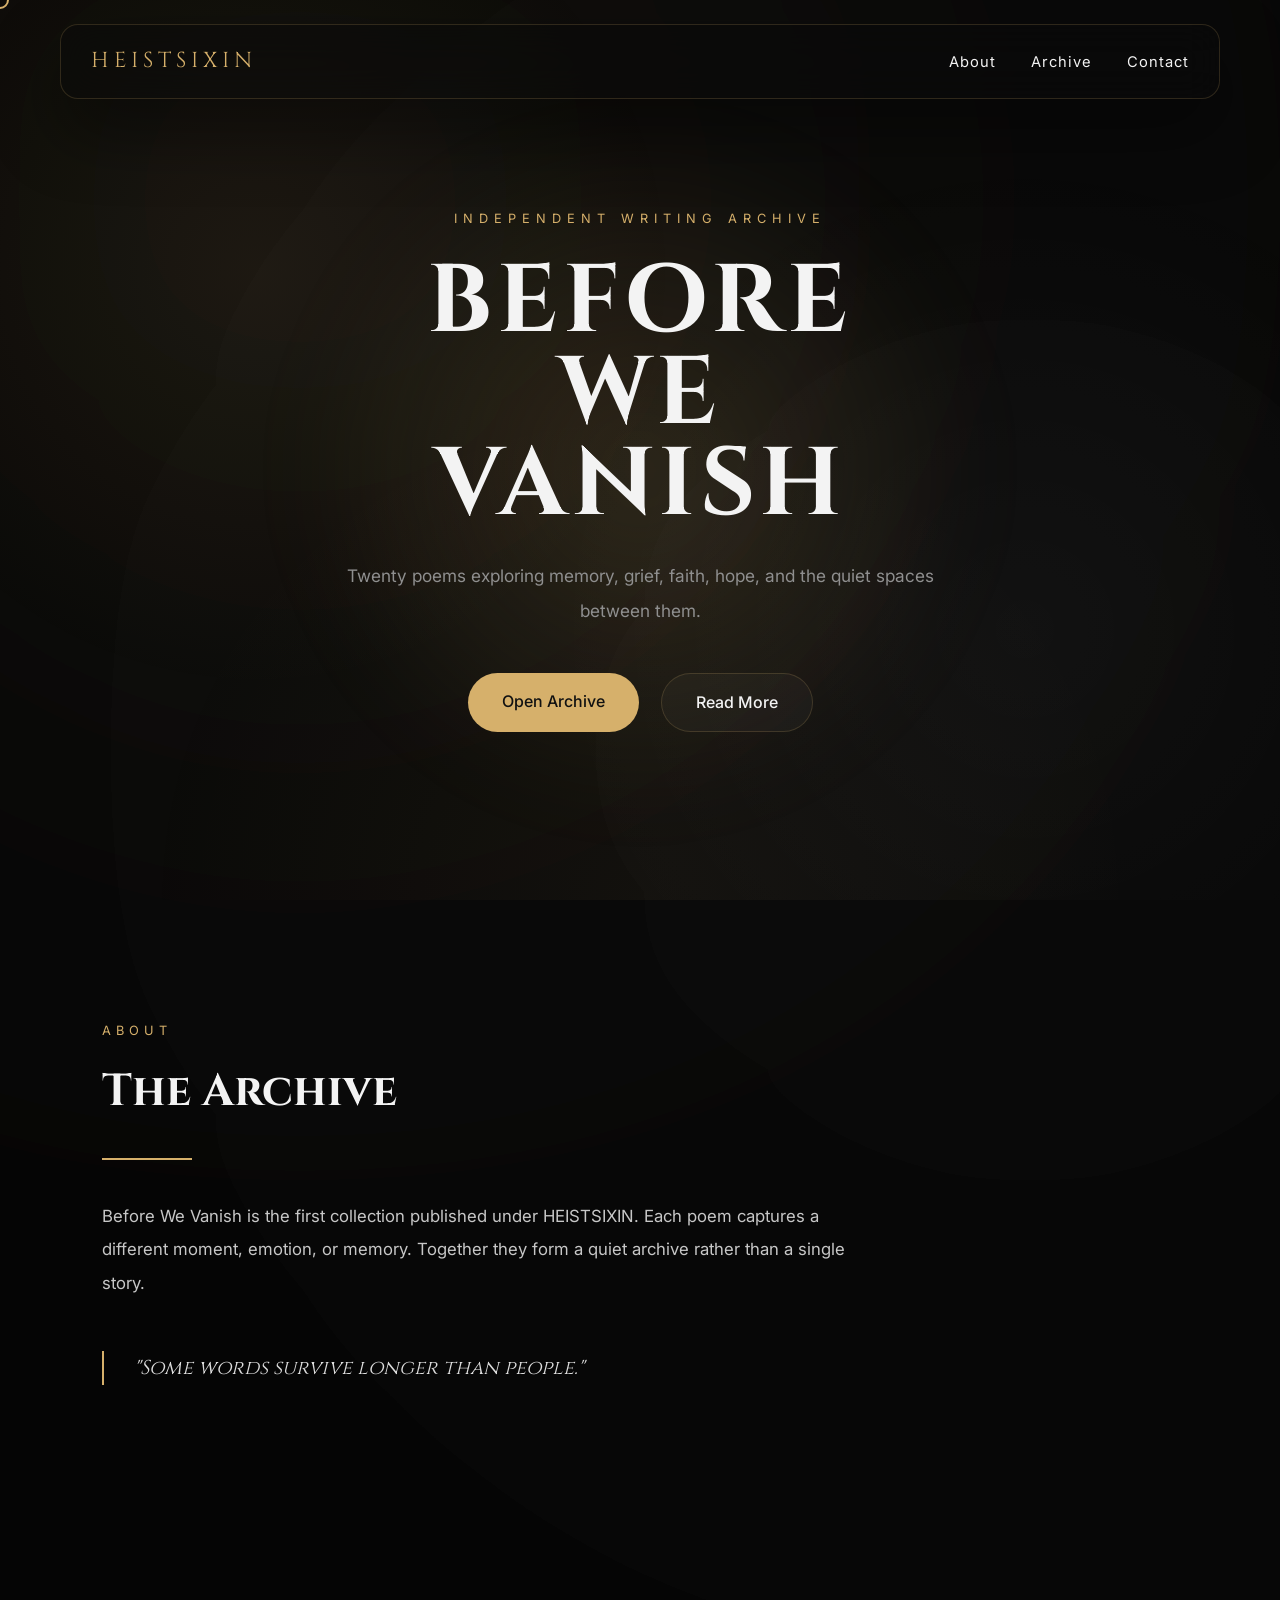
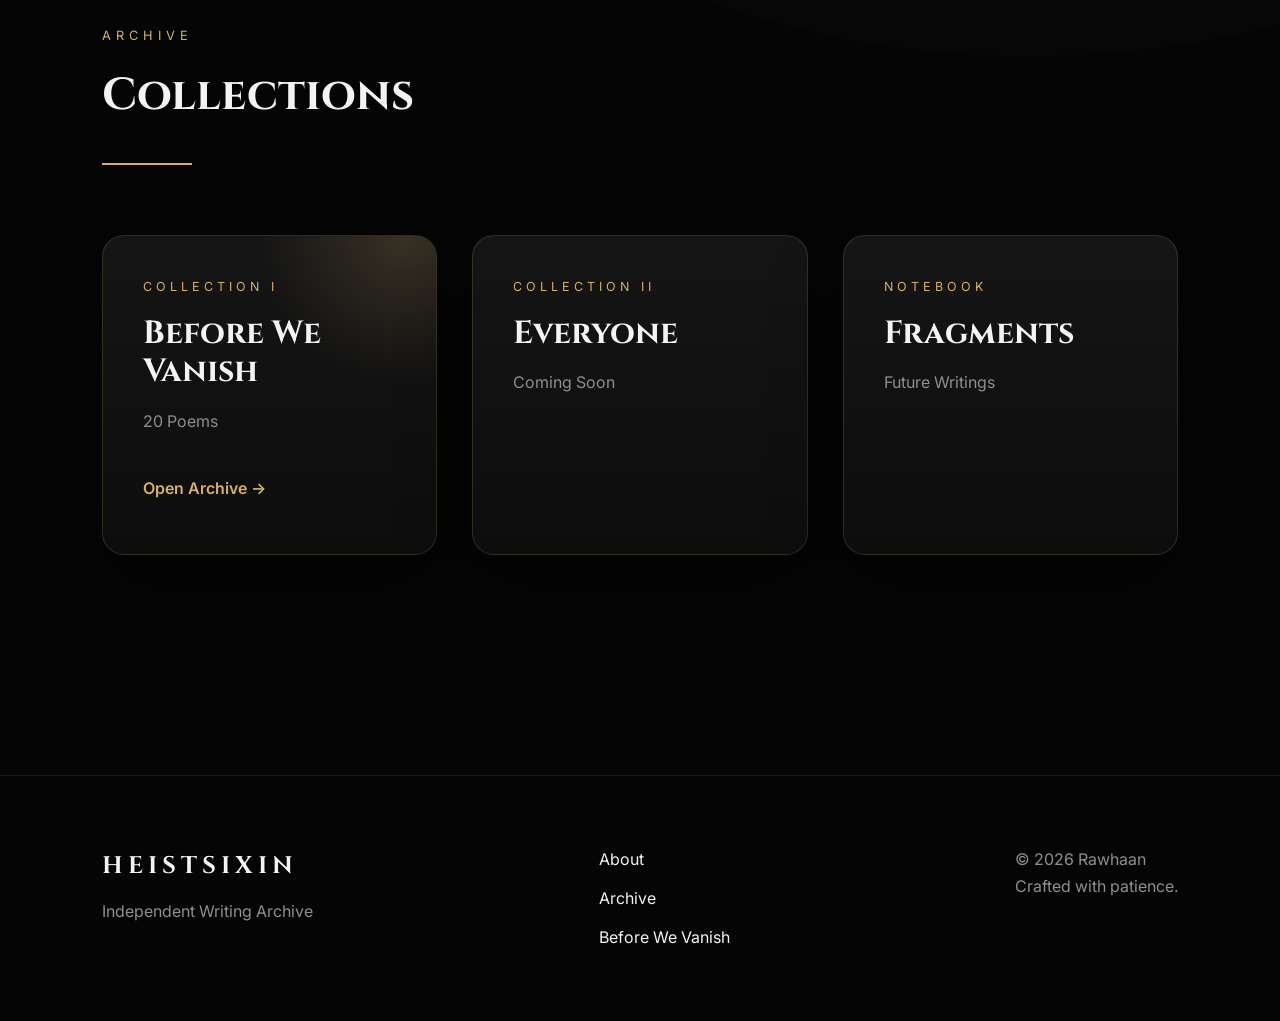
==== commit 9d84f38a: "Update index.html" ====
--- a/index.html
+++ b/index.html
@@ -31,6 +31,9 @@
 <body>
 
 <!-- LOADER -->
+  <div class="noise"></div>
+<div class="fog fog-one"></div>
+<div class="fog fog-two"></div>
 
 <div id="loader">
 
--- a/style.css
+++ b/style.css
@@ -93,50 +93,53 @@
 z-index:-5;
 
 }
-
 .fog{
 
 position:fixed;
 
-width:900px;
-
-height:900px;
+width:1200px;
+
+height:1200px;
 
 border-radius:50%;
 
-filter:blur(140px);
-
-opacity:.12;
-
-animation:floating 22s ease-in-out infinite;
-
-z-index:-4;
+filter:blur(180px);
+
+opacity:.16;
+
+pointer-events:none;
+
+mix-blend-mode:screen;
+
+animation:fogFloat 28s ease-in-out infinite;
+
+z-index:-5;
 
 }
 
 .fog-one{
 
-background:#8f6d34;
-
-top:-250px;
-
-left:-250px;
+background:rgba(214,176,107,.12);
+
+top:-400px;
+
+left:-300px;
 
 }
 
 .fog-two{
 
-background:#222;
-
-right:-250px;
-
-bottom:-250px;
-
-animation-delay:8s;
-
-}
-
-@keyframes floating{
+background:rgba(120,120,120,.08);
+
+bottom:-450px;
+
+right:-350px;
+
+animation-delay:12s;
+
+}
+
+@keyframes fogFloat{
 
 0%,100%{
 
@@ -144,9 +147,21 @@
 
 }
 
+25%{
+
+transform:translate(80px,-60px);
+
+}
+
 50%{
 
-transform:translate(80px,-60px);
+transform:translate(-40px,80px);
+
+}
+
+75%{
+
+transform:translate(100px,40px);
 
 }
 
@@ -1102,3 +1117,424 @@
 }
 
 }
+
+
+
+
+/* ===================================
+   BOOK PAGE
+=================================== */
+
+.book-header{
+
+display:flex;
+
+justify-content:space-between;
+
+align-items:center;
+
+padding:40px 8%;
+
+}
+
+.back-link{
+
+color:var(--gold);
+
+text-decoration:none;
+
+letter-spacing:2px;
+
+transition:.35s;
+
+}
+
+.back-link:hover{
+
+opacity:.7;
+
+}
+
+.book-title{
+
+font-family:"Cinzel",serif;
+
+letter-spacing:6px;
+
+font-size:1.2rem;
+
+}
+
+.book-hero{
+
+display:grid;
+
+grid-template-columns:420px 1fr;
+
+gap:90px;
+
+align-items:center;
+
+padding:80px 8%;
+
+max-width:1400px;
+
+margin:auto;
+
+}
+
+.book-cover-large{
+
+height:620px;
+
+border-radius:22px;
+
+background:linear-gradient(180deg,#191919,#090909);
+
+border:1px solid var(--border);
+
+display:flex;
+
+flex-direction:column;
+
+justify-content:center;
+
+align-items:center;
+
+box-shadow:0 40px 80px rgba(0,0,0,.5);
+
+transition:.45s;
+
+}
+
+.book-cover-large:hover{
+
+transform:rotateY(-6deg) scale(1.02);
+
+}
+
+.book-cover-large h1{
+
+font-family:"Cinzel",serif;
+
+font-size:3.6rem;
+
+line-height:1;
+
+letter-spacing:3px;
+
+color:var(--gold);
+
+text-align:center;
+
+margin-bottom:30px;
+
+}
+
+.book-cover-large p{
+
+letter-spacing:5px;
+
+color:#bdbdbd;
+
+text-transform:uppercase;
+
+}
+
+.book-label{
+
+color:var(--gold);
+
+letter-spacing:5px;
+
+font-size:.8rem;
+
+margin-bottom:18px;
+
+text-transform:uppercase;
+
+}
+
+.book-intro h2{
+
+font-family:"Cinzel",serif;
+
+font-size:3.4rem;
+
+margin-bottom:28px;
+
+}
+
+.book-description{
+
+max-width:650px;
+
+font-size:1.05rem;
+
+line-height:2;
+
+color:#c8c8c8;
+
+}
+
+.contents{
+
+max-width:1400px;
+
+margin:auto;
+
+padding:90px 8%;
+
+}
+
+.contents h2{
+
+font-family:"Cinzel",serif;
+
+font-size:2.6rem;
+
+margin-bottom:20px;
+
+}
+
+.poem-grid{
+
+display:grid;
+
+grid-template-columns:repeat(auto-fit,minmax(260px,1fr));
+
+gap:24px;
+
+margin-top:45px;
+
+}
+
+.poem-card{
+
+display:block;
+
+padding:28px;
+
+background:#111;
+
+border:1px solid var(--border);
+
+border-radius:18px;
+
+transition:.35s;
+
+text-decoration:none;
+
+color:inherit;
+
+}
+
+.poem-card:hover{
+
+transform:translateY(-8px);
+
+border-color:var(--gold);
+
+}
+
+.poem-card span{
+
+display:block;
+
+font-size:.8rem;
+
+letter-spacing:3px;
+
+color:var(--gold);
+
+margin-bottom:14px;
+
+}
+
+.poem-card h3{
+
+font-family:"Cinzel",serif;
+
+font-size:1.4rem;
+
+font-weight:600;
+
+}
+
+.author-note{
+
+max-width:900px;
+
+margin:auto;
+
+padding:90px 8%;
+
+}
+
+.author-note h2{
+
+font-family:"Cinzel",serif;
+
+font-size:2.4rem;
+
+margin-bottom:18px;
+
+}
+
+.author-note p{
+
+line-height:2;
+
+color:#c8c8c8;
+
+font-size:1.05rem;
+
+}
+
+.book-footer{
+
+border-top:1px solid rgba(255,255,255,.08);
+
+margin-top:80px;
+
+padding:50px 8%;
+
+}
+
+.book-footer-inner{
+
+display:flex;
+
+justify-content:space-between;
+
+align-items:center;
+
+flex-wrap:wrap;
+
+gap:30px;
+
+}
+
+.book-footer h2{
+
+font-family:"Cinzel",serif;
+
+letter-spacing:5px;
+
+margin-bottom:10px;
+
+}
+
+.book-footer p{
+
+color:#888;
+
+}
+
+.book-footer a{
+
+color:var(--gold);
+
+text-decoration:none;
+
+}
+
+@media(max-width:900px){
+
+.book-hero{
+
+grid-template-columns:1fr;
+
+text-align:center;
+
+}
+
+.book-cover-large{
+
+max-width:360px;
+
+margin:auto;
+
+height:520px;
+
+}
+
+.book-cover-large h1{
+
+font-size:2.7rem;
+
+}
+
+.book-intro h2{
+
+font-size:2.6rem;
+
+}
+
+.book-description{
+
+margin:auto;
+
+}
+
+.book-header{
+
+flex-direction:column;
+
+gap:20px;
+
+}
+
+}
+/* =============================
+   ATMOSPHERE V2
+============================= */
+
+body::before{
+
+content:"";
+
+position:fixed;
+
+inset:0;
+
+pointer-events:none;
+
+background:
+radial-gradient(circle at 20% 30%,
+rgba(214,176,107,.07),
+transparent 35%),
+
+radial-gradient(circle at 80% 70%,
+rgba(255,255,255,.03),
+transparent 40%),
+
+radial-gradient(circle at 50% 100%,
+rgba(214,176,107,.05),
+transparent 45%);
+
+animation:ambientGlow 16s ease-in-out infinite;
+
+z-index:-10;
+
+}
+
+@keyframes ambientGlow{
+
+0%,100%{
+
+transform:scale(1);
+
+opacity:.8;
+
+}
+
+50%{
+
+transform:scale(1.08);
+
+opacity:1;
+
+}
+
+}
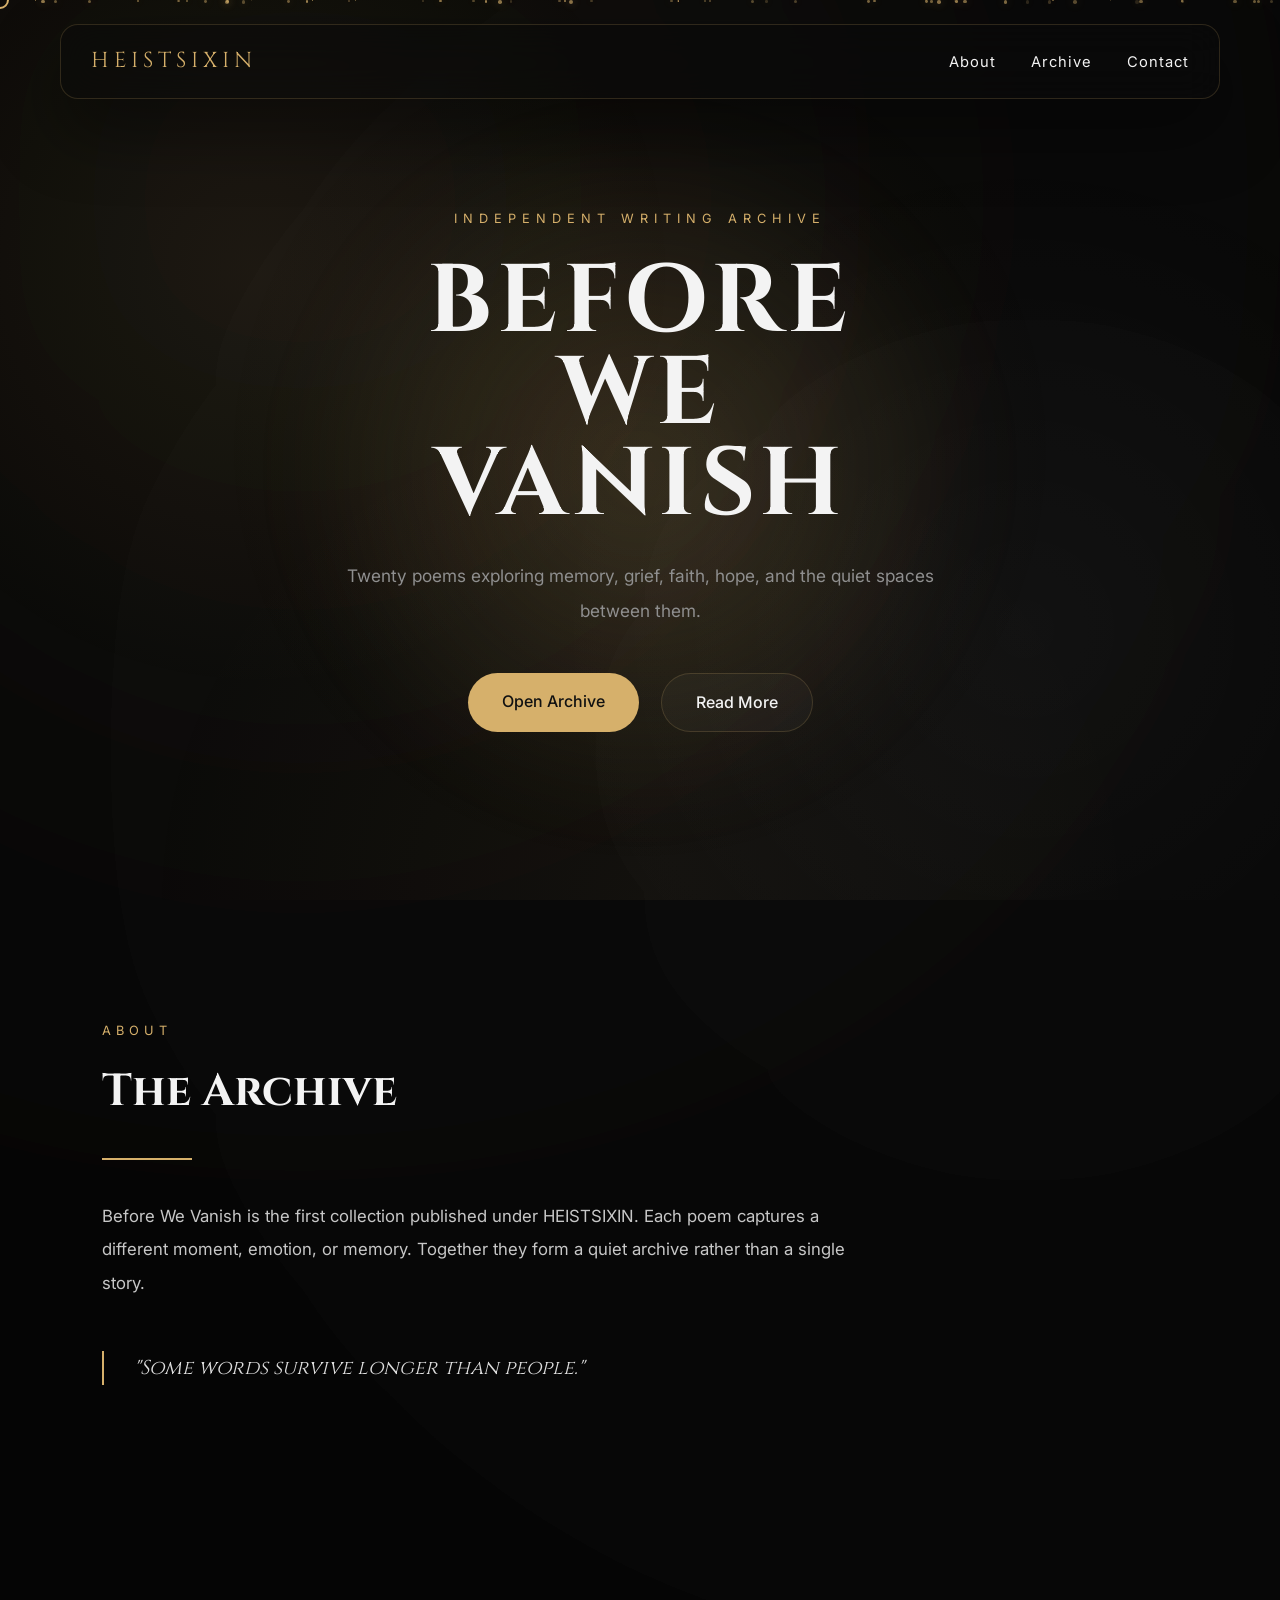
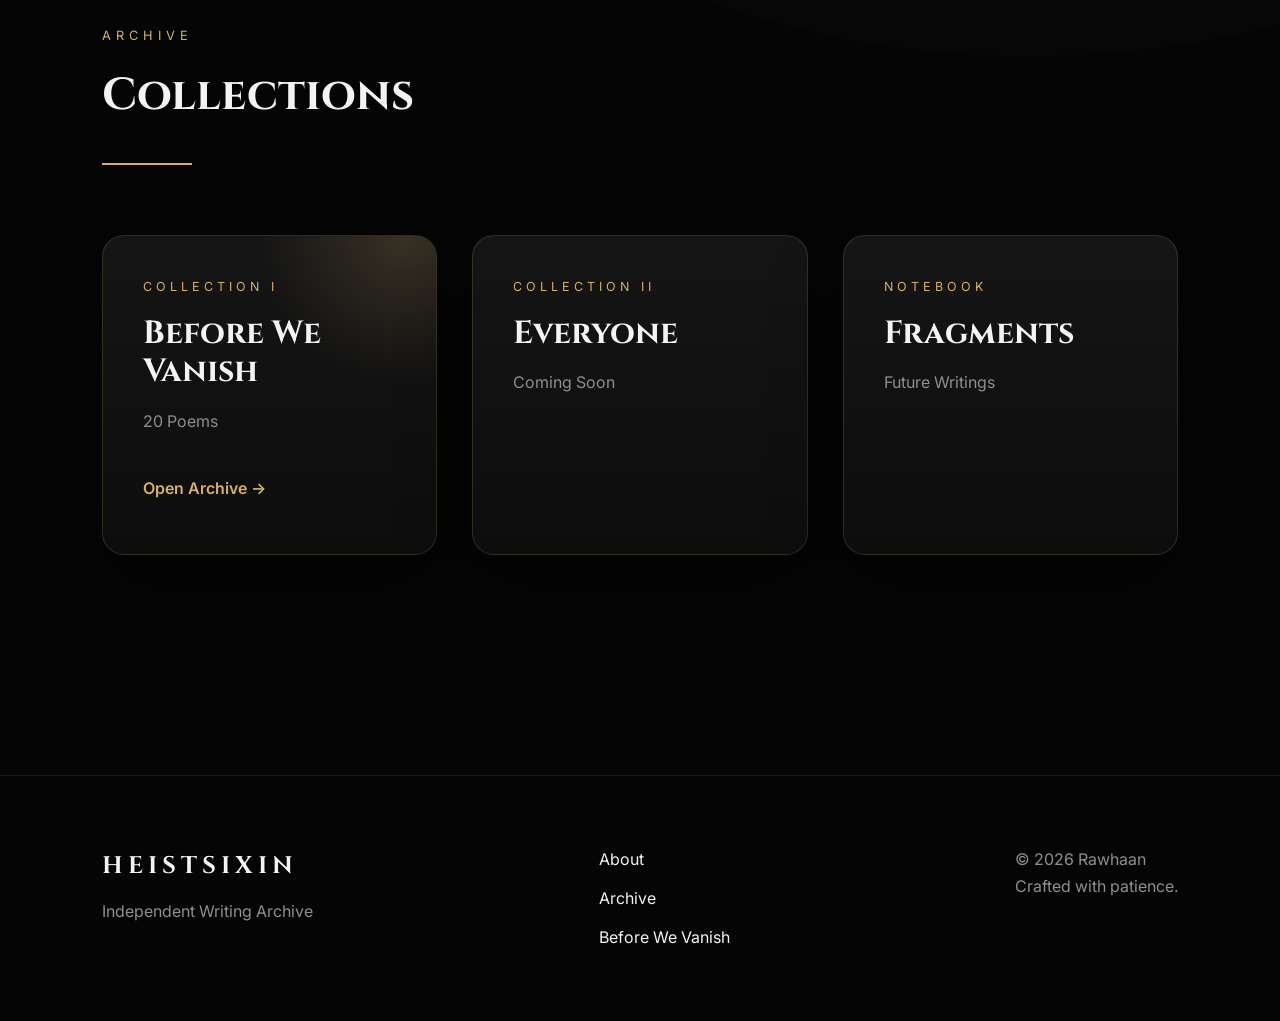
==== commit a1208d42: "Update index.html" ====
--- a/index.html
+++ b/index.html
@@ -34,6 +34,7 @@
   <div class="noise"></div>
 <div class="fog fog-one"></div>
 <div class="fog fog-two"></div>
+  <div id="particles"></div>
 
 <div id="loader">
 
@@ -113,7 +114,7 @@
 
 </p>
 
-<h1>
+<h1 class="shimmer">
 
 BEFORE
 
--- a/style.css
+++ b/style.css
@@ -1538,3 +1538,107 @@
 }
 
 }
+/* =============================
+   FLOATING PARTICLES
+============================= */
+
+#particles{
+
+position:fixed;
+
+inset:0;
+
+pointer-events:none;
+
+overflow:hidden;
+
+z-index:-3;
+
+}
+
+.particle{
+
+position:absolute;
+
+width:2px;
+
+height:2px;
+
+border-radius:50%;
+
+background:rgba(214,176,107,.8);
+
+box-shadow:0 0 10px rgba(214,176,107,.6);
+
+animation:particleFloat linear infinite;
+
+}
+
+@keyframes particleFloat{
+
+0%{
+
+transform:translateY(100vh);
+
+opacity:0;
+
+}
+
+10%{
+
+opacity:1;
+
+}
+
+90%{
+
+opacity:1;
+
+}
+
+100%{
+
+transform:translateY(-10vh);
+
+opacity:0;
+
+}
+
+}
+/* ===========================
+   MOUSE SPOTLIGHT
+=========================== */
+
+body::after{
+
+content:"";
+
+position:fixed;
+
+left:0;
+
+top:0;
+
+width:100%;
+
+height:100%;
+
+pointer-events:none;
+
+background:
+
+radial-gradient(
+
+600px circle at var(--mouse-x,50%) var(--mouse-y,50%),
+
+rgba(214,176,107,.06),
+
+transparent 70%
+
+);
+
+z-index:-2;
+
+transition:background .08s linear;
+
+}
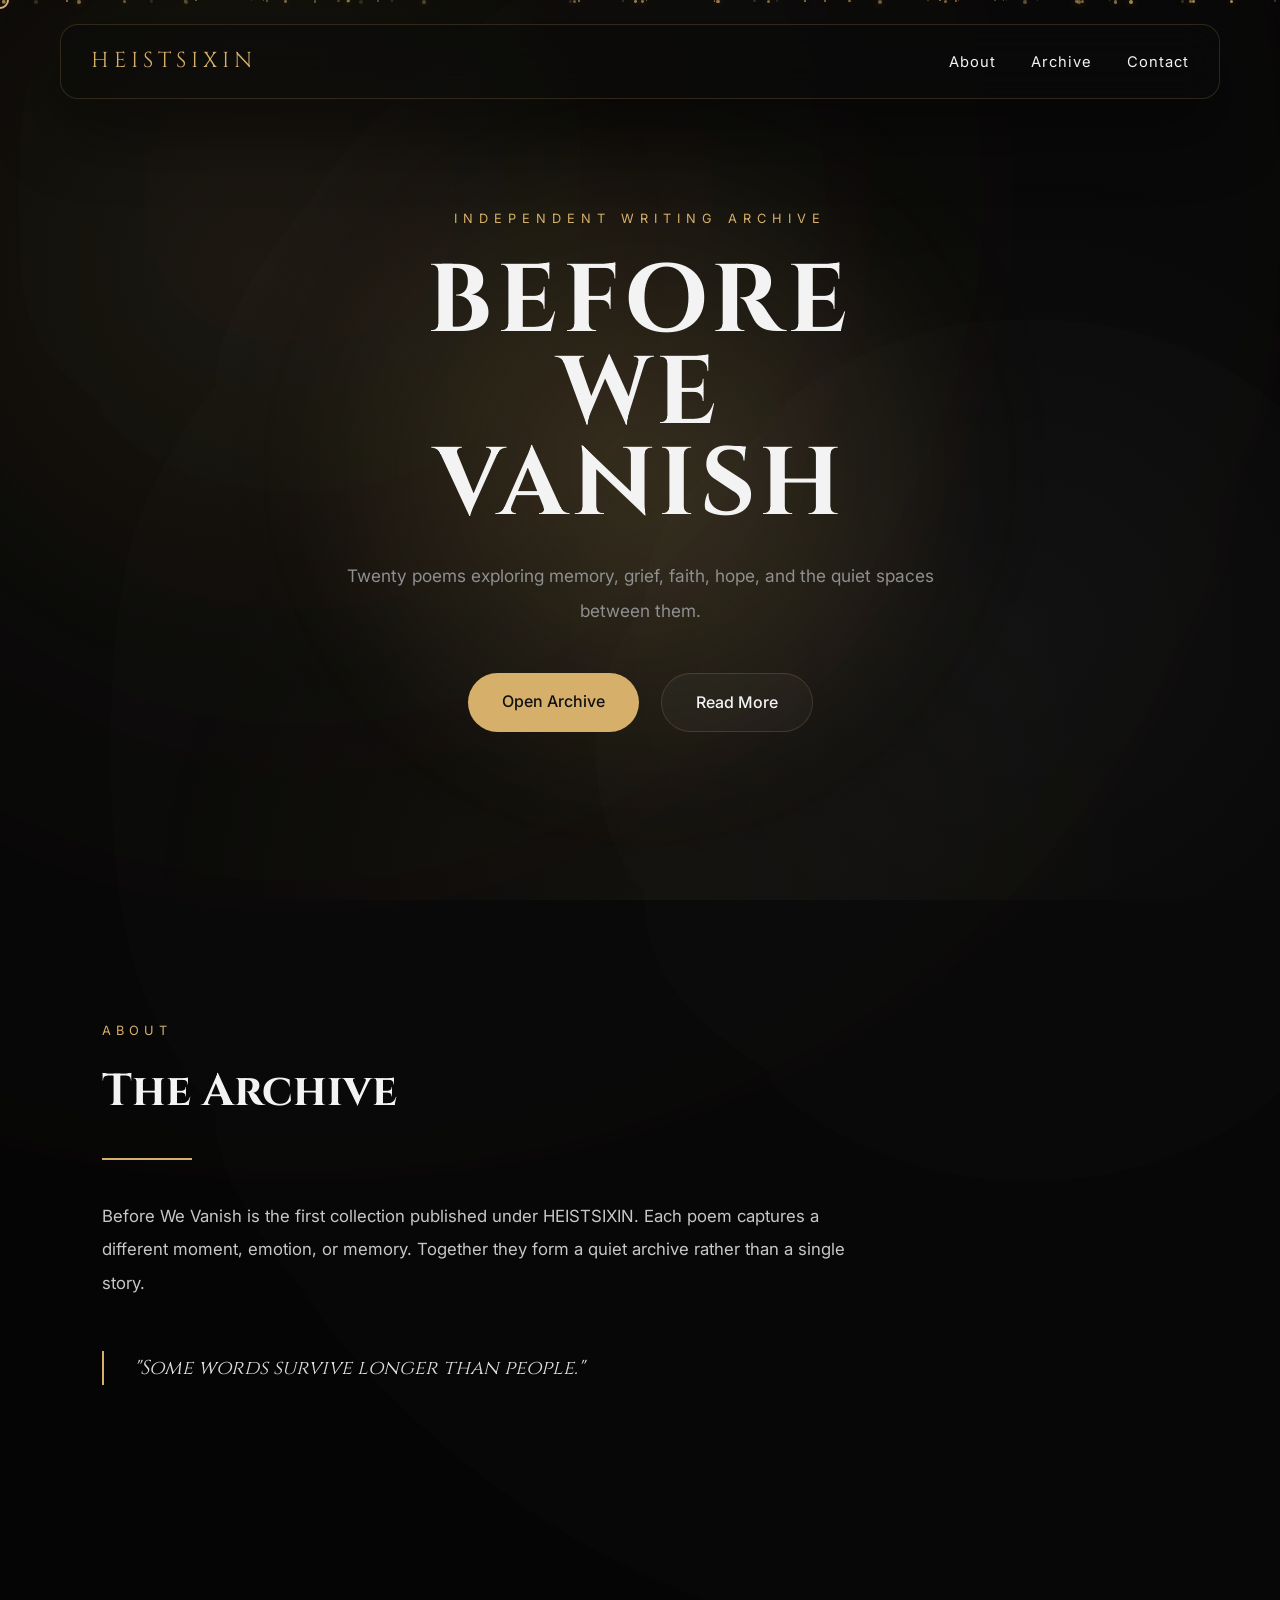
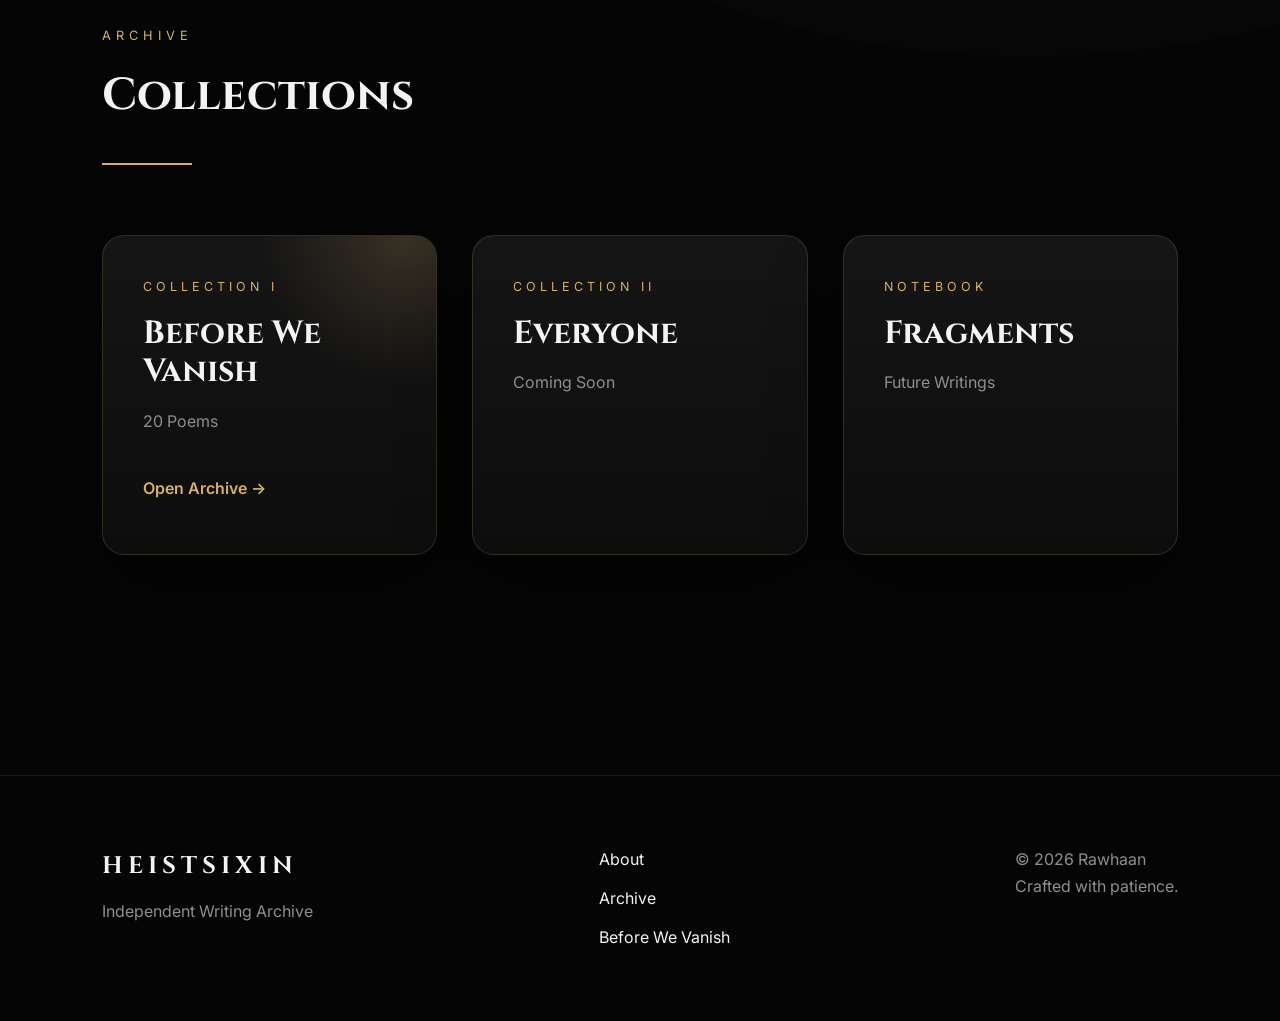
==== commit 901b3b4b: "Update index.html" ====
--- a/index.html
+++ b/index.html
@@ -340,6 +340,8 @@
 
 </footer>
 
+<div id="pageTransition"></div>
+
 <script src="script.js"></script>
 
 </body>
--- a/style.css
+++ b/style.css
@@ -1642,3 +1642,38 @@
 transition:background .08s linear;
 
 }
+/* ===========================
+   HERO INTRO
+=========================== */
+
+.hero-container{
+
+opacity:0;
+
+transform:translateY(35px);
+
+animation:heroReveal 1.3s ease forwards;
+
+animation-delay:.4s;
+
+}
+
+@keyframes heroReveal{
+
+from{
+
+opacity:0;
+
+transform:translateY(35px);
+
+}
+
+to{
+
+opacity:1;
+
+transform:translateY(0);
+
+}
+
+}
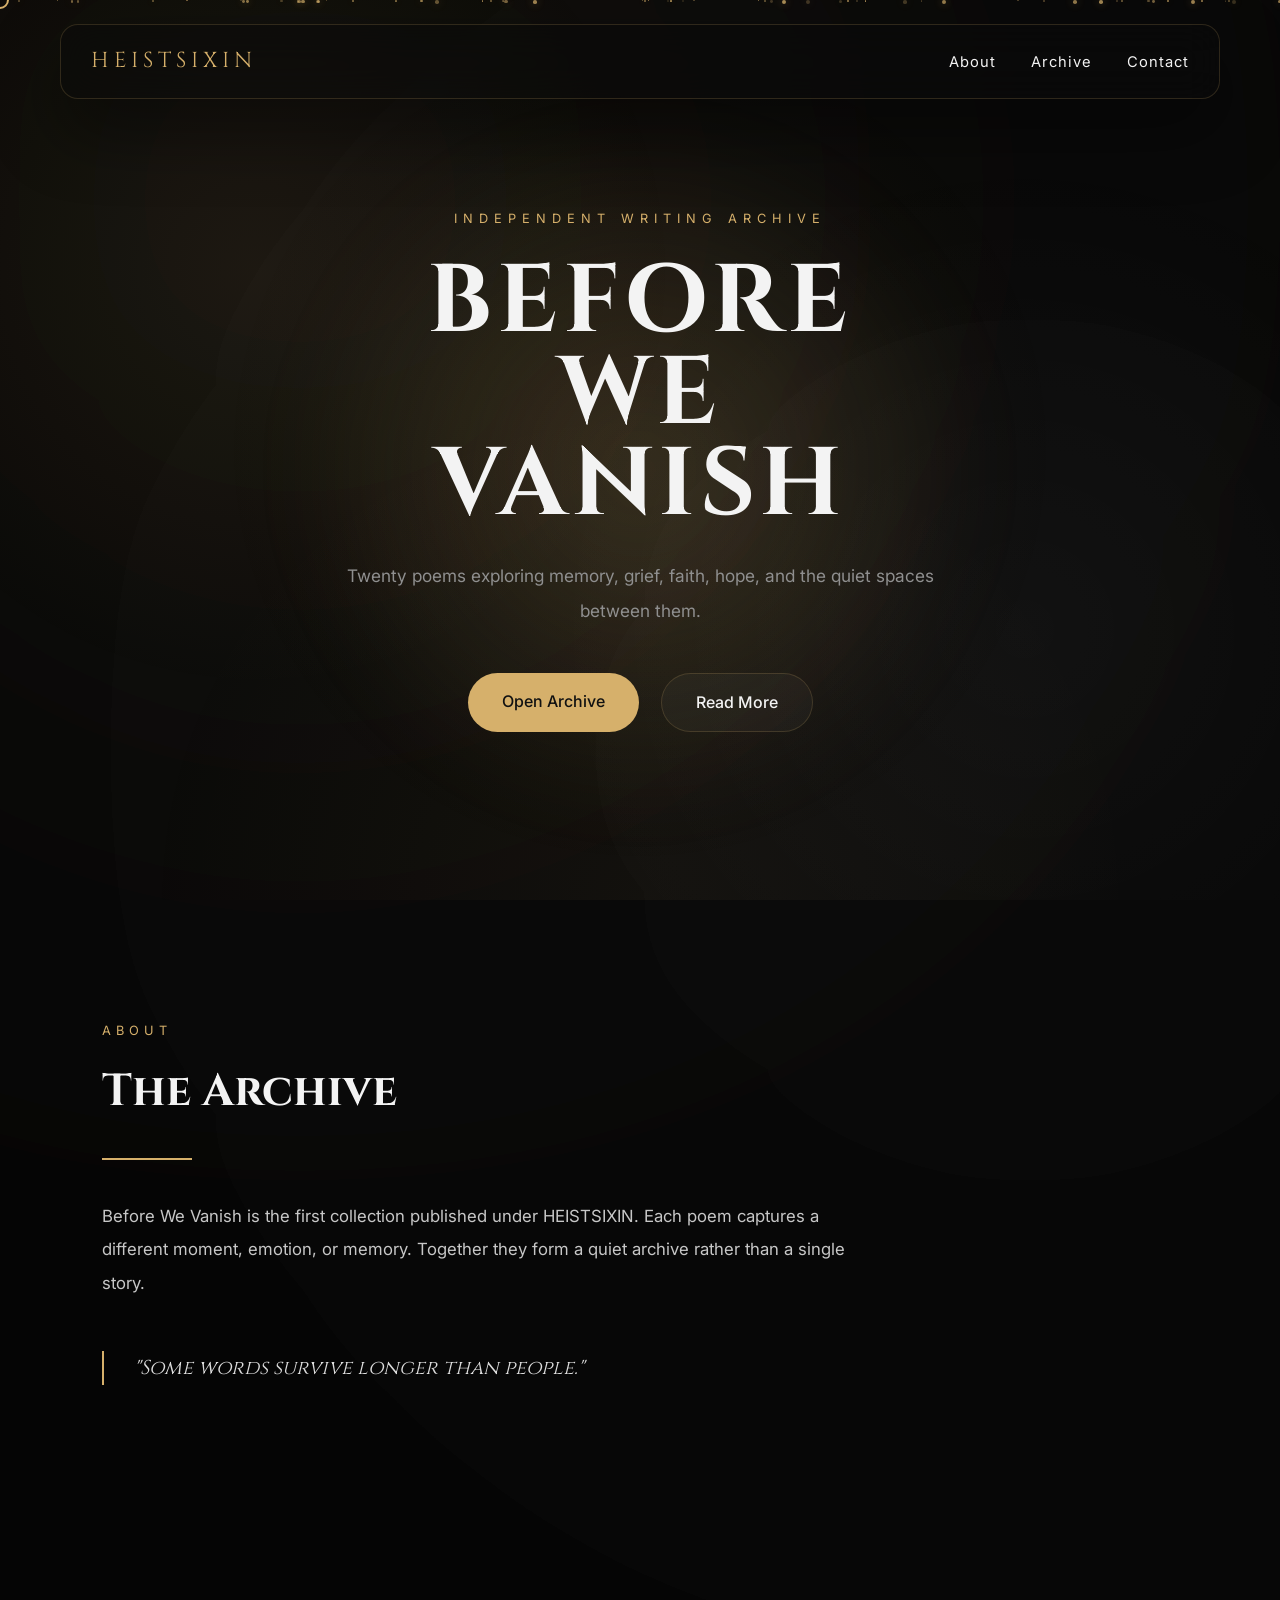
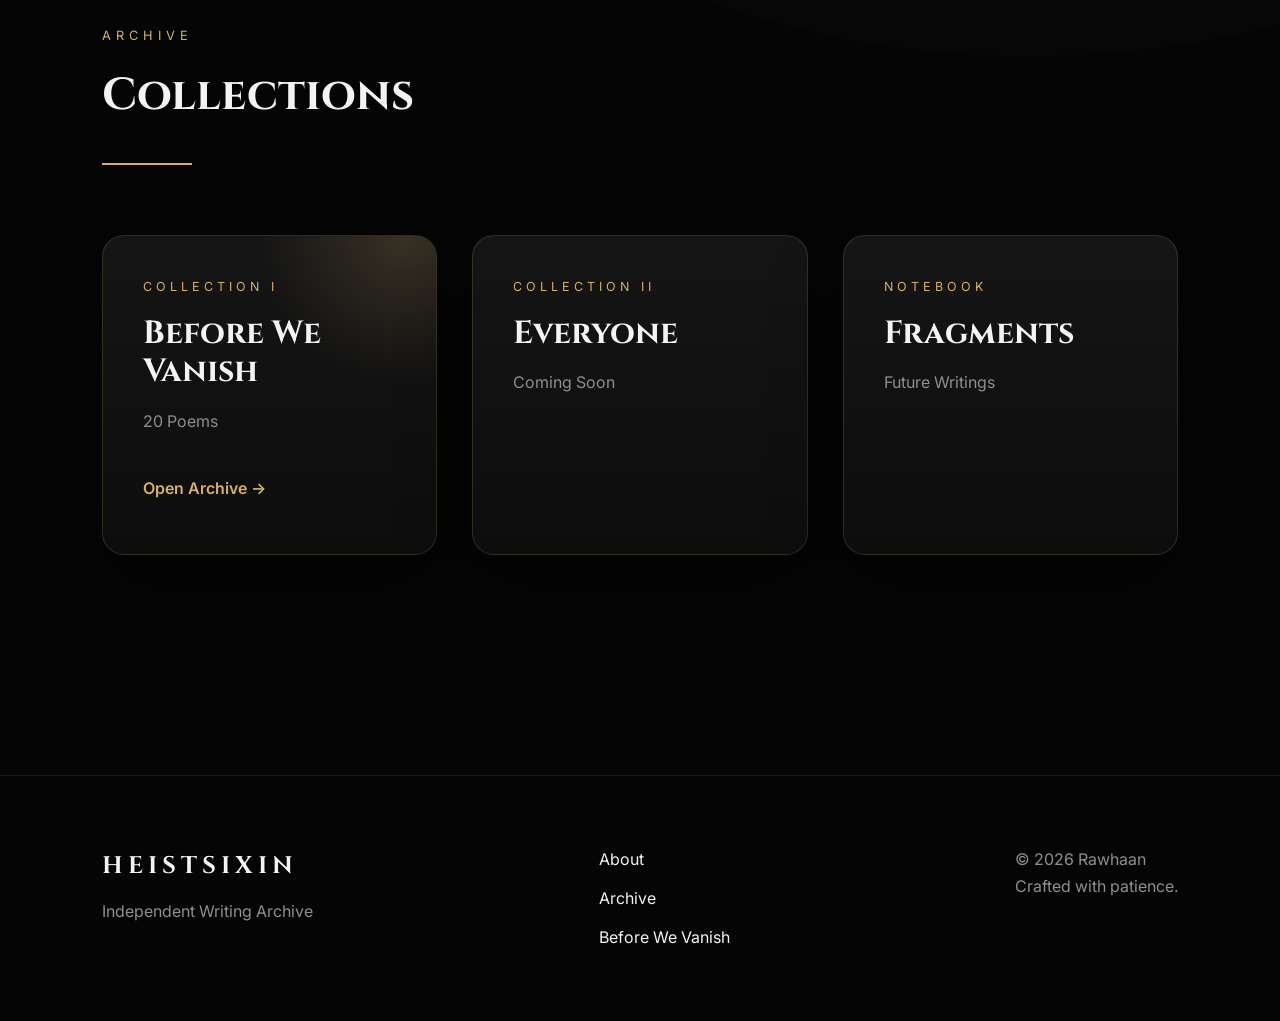
==== commit 59a4e79b: "Add id to book card link for accessibility" ====
--- a/index.html
+++ b/index.html
@@ -228,7 +228,9 @@
 
 <div class="books-grid">
 
-<a href="books/before-we-vanish.html" class="book-card">
+<a href="books/before-we-vanish.html"
+   class="book-card"
+   id="openBook">
 
 <div class="book-card-glow"></div>
 
